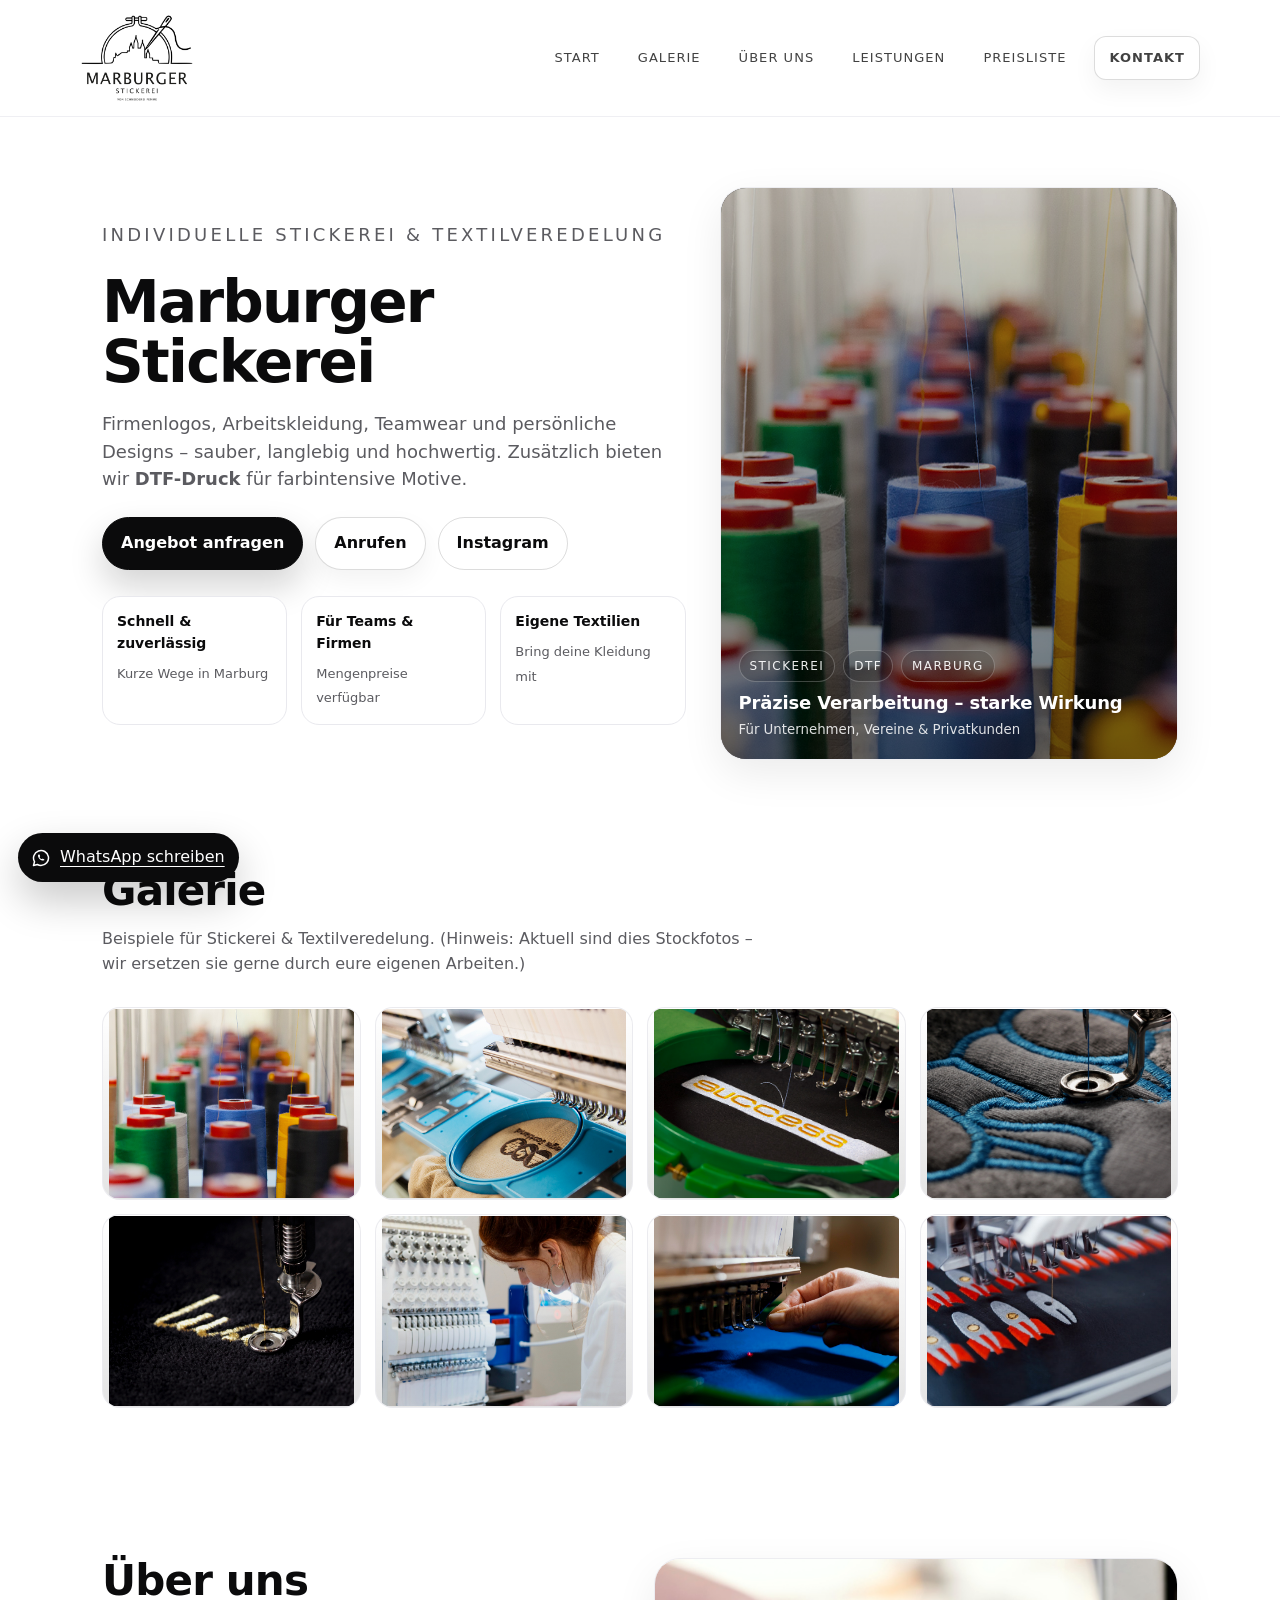
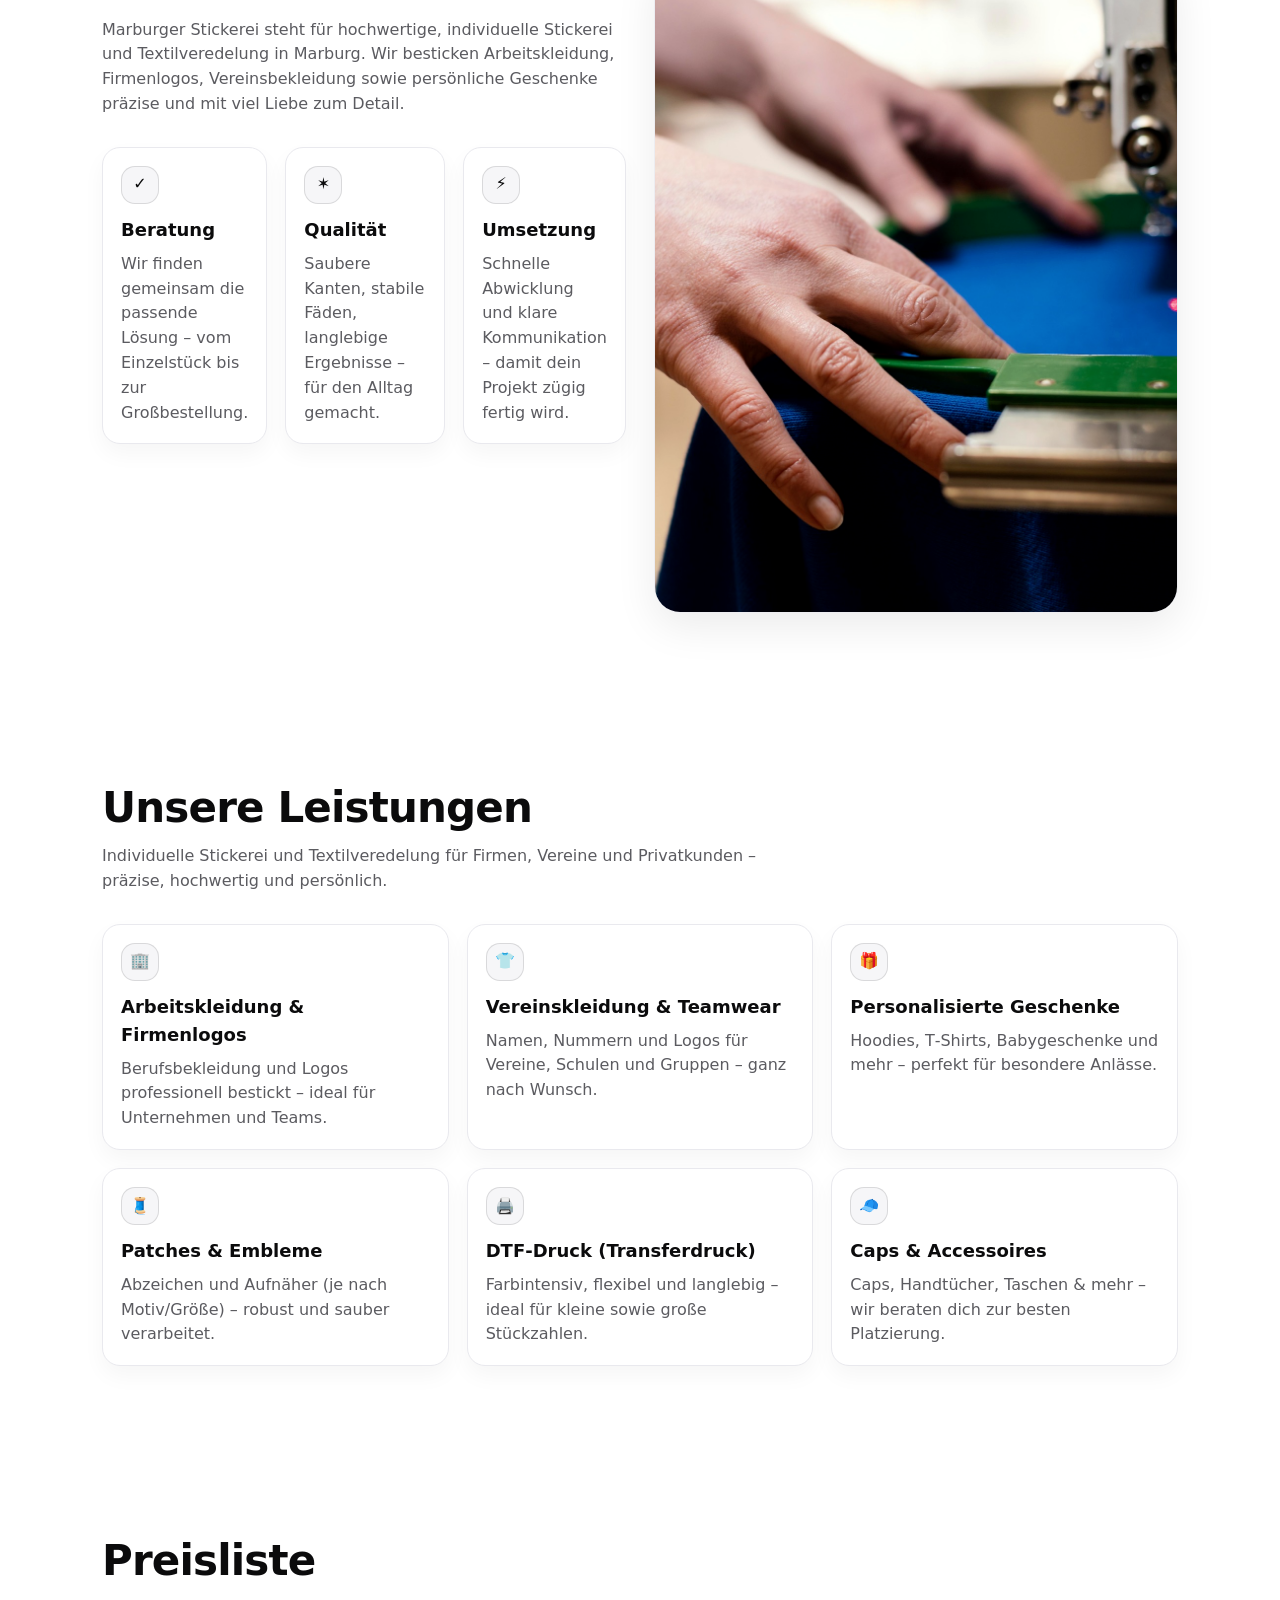
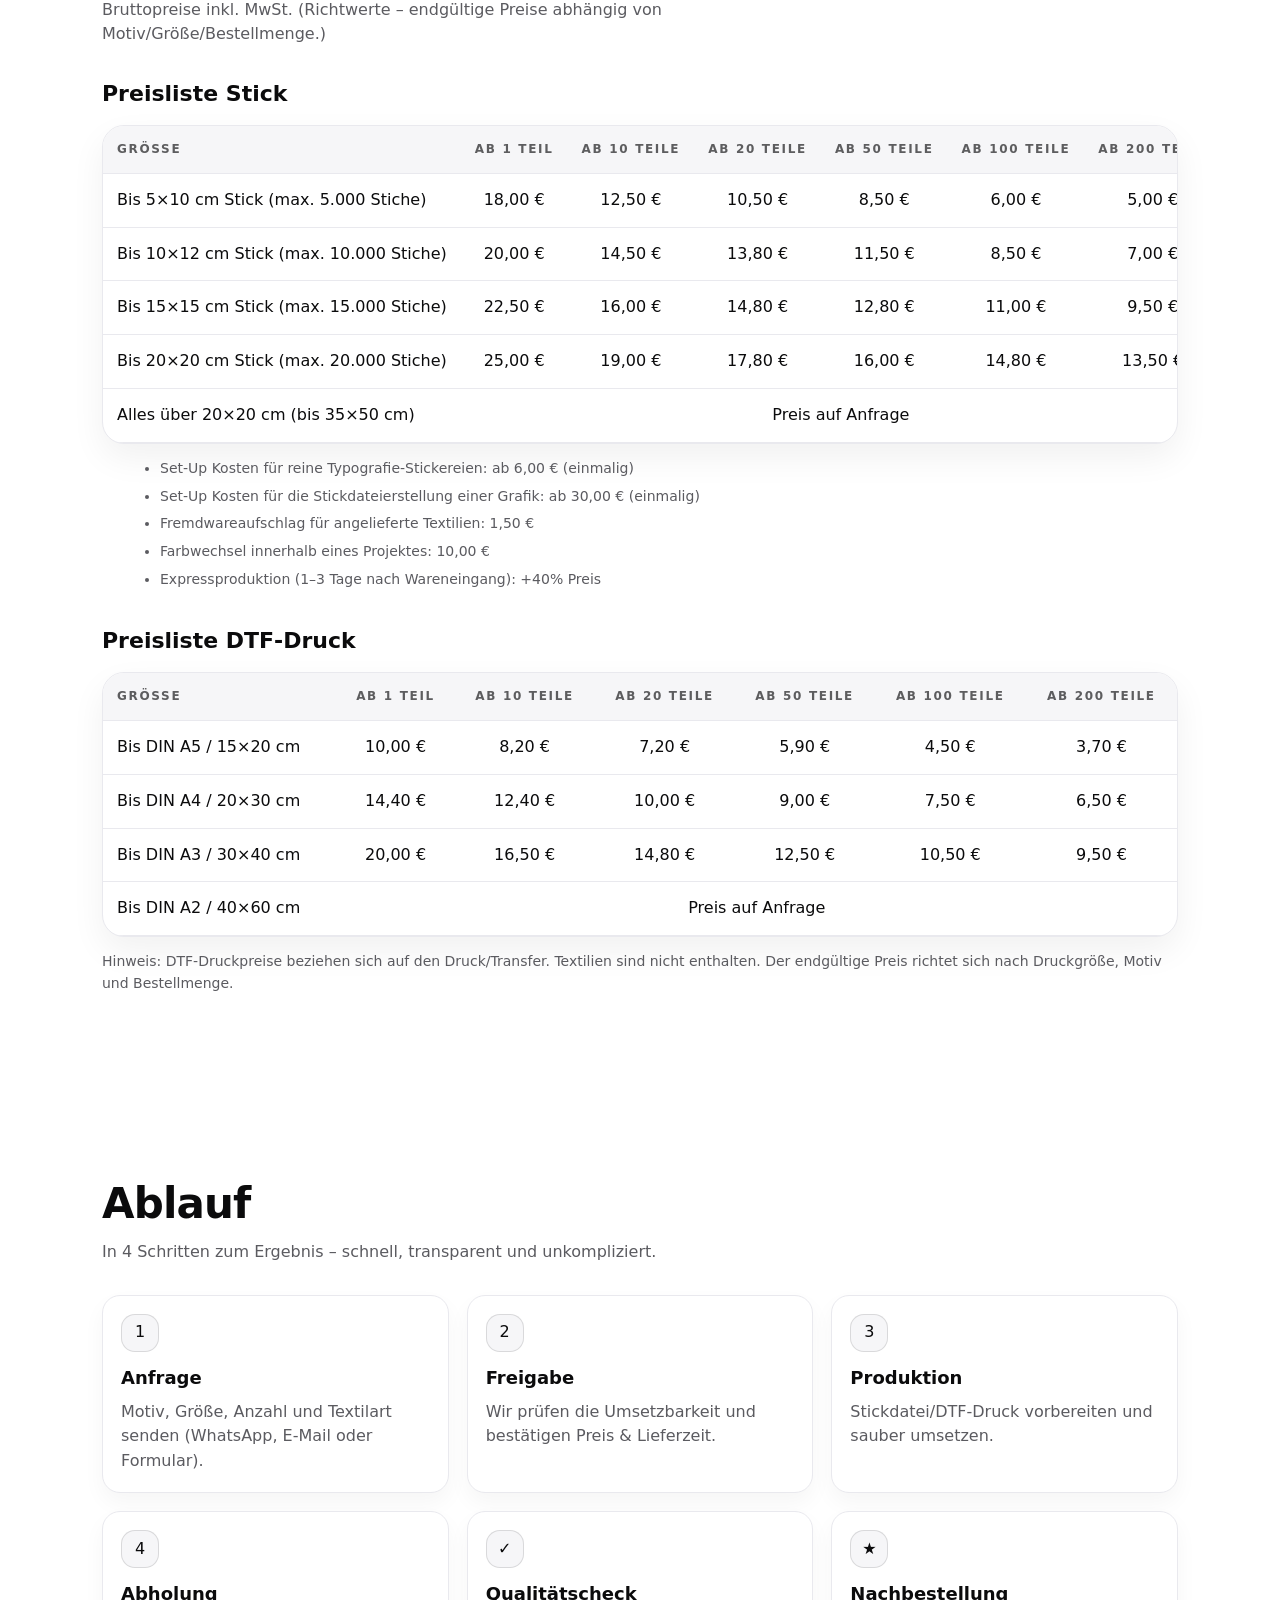
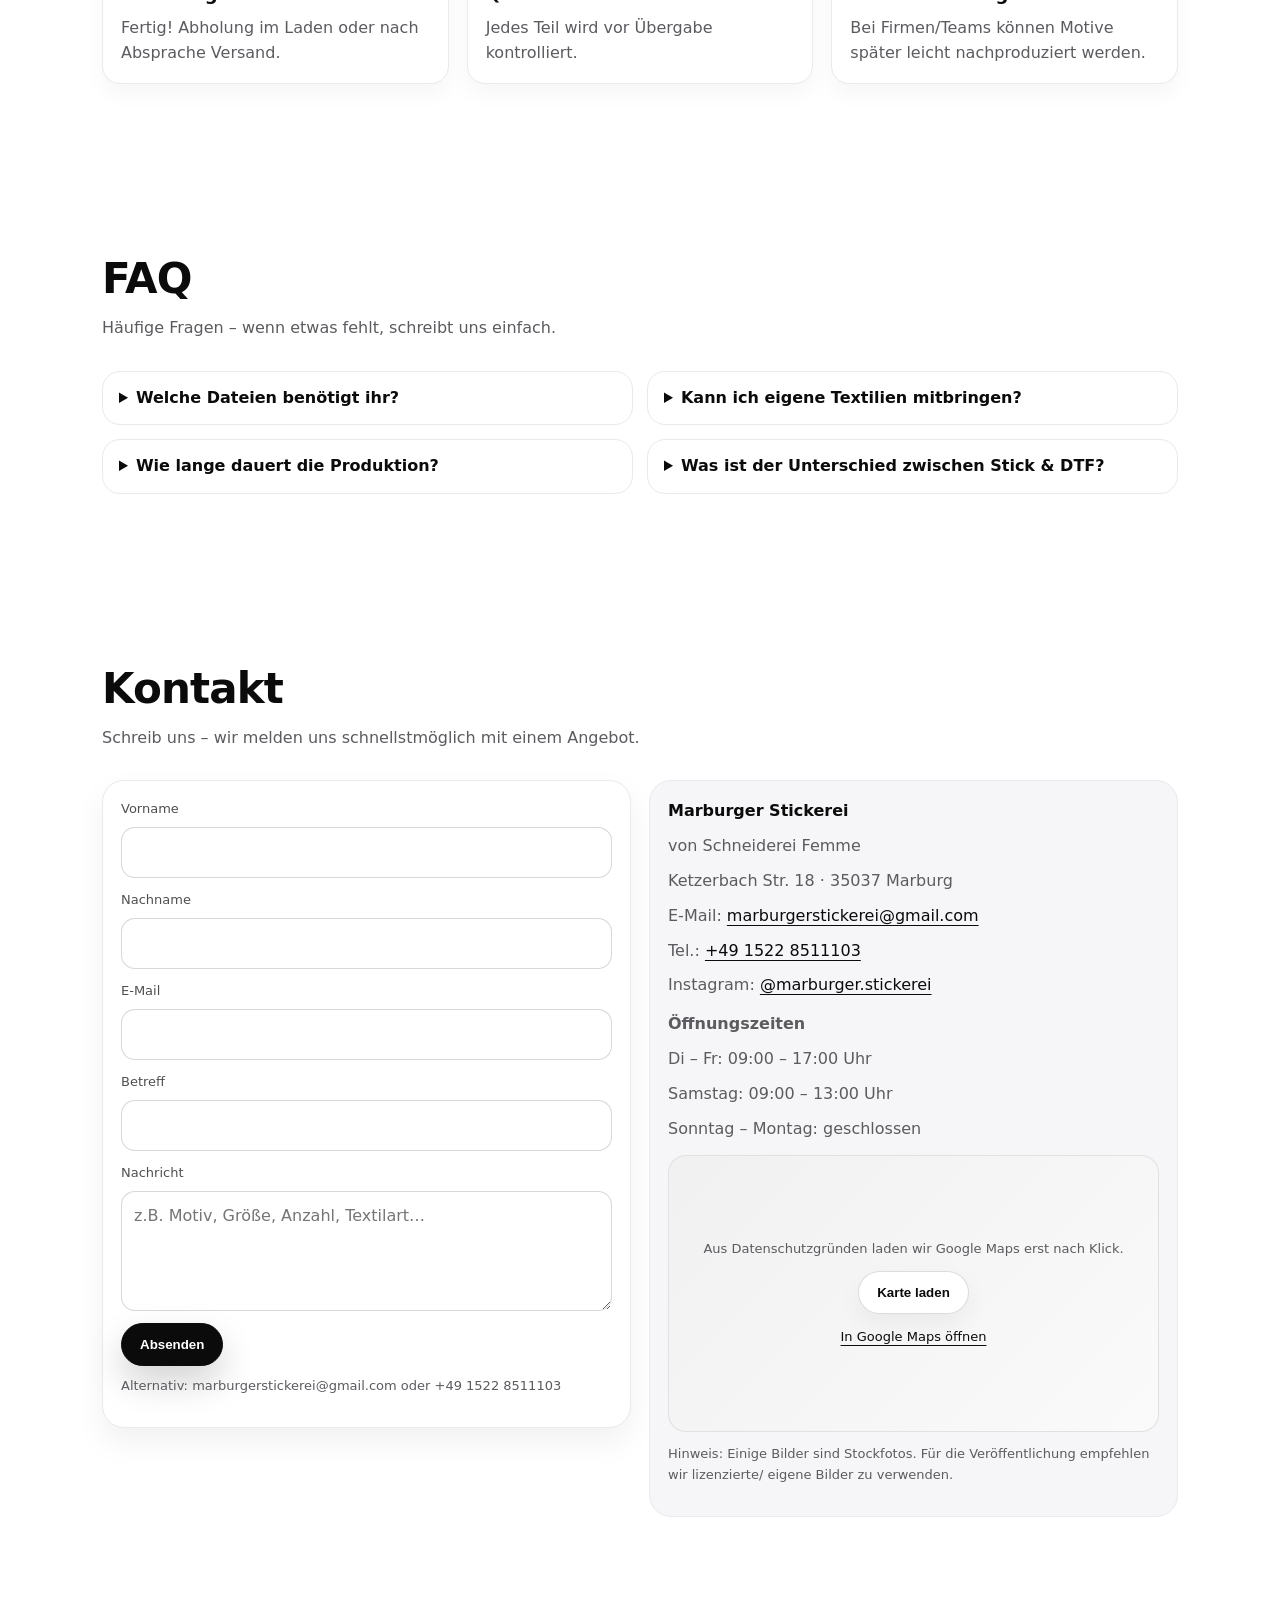
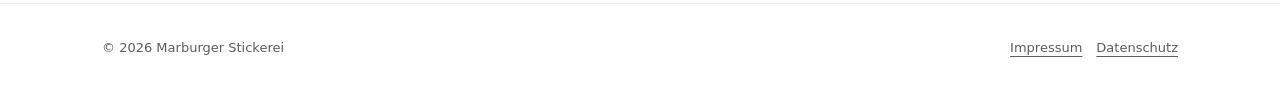
==== index.html @ 4dfe9d03 "Add files via upload" ====
<!doctype html>
<html lang="de">
<head>
  <meta charset="utf-8" />
  <meta name="viewport" content="width=device-width, initial-scale=1" />
  <title>Marburger Stickerei – Individuelle Stickerei & Textilveredelung in Marburg</title>
  <meta name="description" content="Individuelle Stickerei, Firmenlogos, Arbeitskleidung und DTF-Druck in Marburg. Hochwertig, langlebig und persönlich – Marburger Stickerei." />
  <meta property="og:title" content="Marburger Stickerei" />
  <meta property="og:description" content="Individuelle Stickerei & Textilveredelung in Marburg – Firmenlogos, Arbeitskleidung, DTF-Druck." />
  <meta property="og:image" content="assets/images/og.jpg" />
  <meta property="og:type" content="website" />
  <link rel="icon" href="assets/images/logo.png" />
  <link rel="stylesheet" href="assets/css/styles.css" />
</head>
<body>

<header class="header">
  <div class="container header__inner">
    <a class="brand" href="#start" aria-label="Marburger Stickerei Start">
      <img src="assets/images/logo.png" alt="Marburger Stickerei Logo" />
    </a>

    <nav class="nav" aria-label="Navigation">
      <a href="#start">Start</a>
      <a href="#galerie">Galerie</a>
      <a href="#ueberuns">Über uns</a>
      <a href="#leistungen">Leistungen</a>
      <a href="#preise">Preisliste</a>
      <a class="btn btn--small" href="#kontakt">Kontakt</a>
    </nav>

    <button class="burger" type="button" aria-label="Menü öffnen" data-burger>
      <svg viewBox="0 0 24 24" fill="none" aria-hidden="true">
        <path d="M4 7h16M4 12h16M4 17h16" stroke="currentColor" stroke-width="2" stroke-linecap="round"/>
      </svg>
    </button>
  </div>

  <div class="container mobile" data-mobile>
    <a href="#start">Start</a>
    <a href="#galerie">Galerie</a>
    <a href="#ueberuns">Über uns</a>
    <a href="#leistungen">Leistungen</a>
    <a href="#preise">Preisliste</a>
    <a class="btn btn--primary" href="#kontakt">Kontakt</a>
  </div>
</header>

<main id="start">
  <section class="hero">
    <div class="container hero__grid">
      <div>
        <p class="kicker">Individuelle Stickerei & Textilveredelung</p>
        <h1>Marburger Stickerei</h1>
        <p>
          Firmenlogos, Arbeitskleidung, Teamwear und persönliche Designs – sauber, langlebig und hochwertig.
          Zusätzlich bieten wir <strong>DTF-Druck</strong> für farbintensive Motive.
        </p>

        <div class="hero__actions">
          <a class="btn btn--primary" href="#kontakt">Angebot anfragen</a>
          <a class="btn" href="tel:+4915228511103">Anrufen</a>
          <a class="btn btn--ghost" href="https://www.instagram.com/marburger.stickerei?igsh=cHduOTRpb2UxbTB1" target="_blank" rel="noopener">Instagram</a>
        </div>

        <div class="badges" aria-label="Vorteile">
          <div class="badge">
            <strong>Schnell & zuverlässig</strong>
            <span>Kurze Wege in Marburg</span>
          </div>
          <div class="badge">
            <strong>Für Teams & Firmen</strong>
            <span>Mengenpreise verfügbar</span>
          </div>
          <div class="badge">
            <strong>Eigene Textilien</strong>
            <span>Bring deine Kleidung mit</span>
          </div>
        </div>
      </div>

      <div class="hero__card" aria-label="Beispielbild">
        <div class="hero__media">
          <img src="assets/images/hero.jpg" alt="Stickerei Nahaufnahme" />
          <div class="hero__stamp">
            <div class="tag">
              <span>Stickerei</span>
              <span>DTF</span>
              <span>Marburg</span>
            </div>
            <strong>Präzise Verarbeitung – starke Wirkung</strong>
            <small>Für Unternehmen, Vereine & Privatkunden</small>
          </div>
        </div>
      </div>
    </div>
  </section>

  <section class="section section--tight" id="galerie">
    <div class="container">
      <h2 class="section-title">Galerie</h2>
      <p class="section-lead">Beispiele für Stickerei & Textilveredelung. (Hinweis: Aktuell sind dies Stockfotos – wir ersetzen sie gerne durch eure eigenen Arbeiten.)</p>

      <div class="gallery" role="list">
        <button class="gitem" type="button" data-gallery-item data-src="assets/images/hero.jpg" data-alt="Stickerei Nahaufnahme" aria-label="Bild öffnen">
          <img src="assets/images/hero.jpg" alt="Stickerei Nahaufnahme" loading="lazy" />
        </button>
        <button class="gitem" type="button" data-gallery-item data-src="assets/images/hero2.jpg" data-alt="Stickerei Schriftzug" aria-label="Bild öffnen">
          <img src="assets/images/hero2.jpg" alt="Stickerei Schriftzug" loading="lazy" />
        </button>
        <button class="gitem" type="button" data-gallery-item data-src="assets/images/machine.jpg" data-alt="Stickmaschine im Einsatz" aria-label="Bild öffnen">
          <img src="assets/images/machine.jpg" alt="Stickmaschine im Einsatz" loading="lazy" />
        </button>
        <button class="gitem" type="button" data-gallery-item data-src="assets/images/threads.jpg" data-alt="Garnrollen" aria-label="Bild öffnen">
          <img src="assets/images/threads.jpg" alt="Garnrollen" loading="lazy" />
        </button>

        <button class="gitem" type="button" data-gallery-item data-src="assets/images/needle.jpg" data-alt="Nadel & Garn" aria-label="Bild öffnen">
          <img src="assets/images/needle.jpg" alt="Nadel & Garn" loading="lazy" />
        </button>
        <button class="gitem" type="button" data-gallery-item data-src="assets/images/work.jpg" data-alt="Arbeit an der Maschine" aria-label="Bild öffnen">
          <img src="assets/images/work.jpg" alt="Arbeit an der Maschine" loading="lazy" />
        </button>
        <button class="gitem" type="button" data-gallery-item data-src="assets/images/hands.jpg" data-alt="Detailarbeit" aria-label="Bild öffnen">
          <img src="assets/images/hands.jpg" alt="Detailarbeit" loading="lazy" />
        </button>
        <button class="gitem" type="button" data-gallery-item data-src="assets/images/extra.jpg" data-alt="Stickerei Detail" aria-label="Bild öffnen">
          <img src="assets/images/extra.jpg" alt="Stickerei Detail" loading="lazy" />
        </button>
      </div>
    </div>
  </section>

  <section class="section" id="ueberuns">
    <div class="container split">
      <div>
        <h2 class="section-title">Über uns</h2>
        <p class="section-lead">
          Marburger Stickerei steht für hochwertige, individuelle Stickerei und Textilveredelung in Marburg.
          Wir besticken Arbeitskleidung, Firmenlogos, Vereinsbekleidung sowie persönliche Geschenke präzise und mit viel Liebe zum Detail.
        </p>
        <div class="grid-3">
          <div class="card">
            <div class="icon" aria-hidden="true">✓</div>
            <h3>Beratung</h3>
            <p>Wir finden gemeinsam die passende Lösung – vom Einzelstück bis zur Großbestellung.</p>
          </div>
          <div class="card">
            <div class="icon" aria-hidden="true">✶</div>
            <h3>Qualität</h3>
            <p>Saubere Kanten, stabile Fäden, langlebige Ergebnisse – für den Alltag gemacht.</p>
          </div>
          <div class="card">
            <div class="icon" aria-hidden="true">⚡</div>
            <h3>Umsetzung</h3>
            <p>Schnelle Abwicklung und klare Kommunikation – damit dein Projekt zügig fertig wird.</p>
          </div>
        </div>
      </div>
      <div class="figure figure--tall">
        <img src="assets/images/portrait.jpg" alt="Arbeit an der Stickmaschine" loading="lazy" />
      </div>
    </div>
  </section>

  <section class="section" id="leistungen">
    <div class="container">
      <h2 class="section-title">Unsere Leistungen</h2>
      <p class="section-lead">Individuelle Stickerei und Textilveredelung für Firmen, Vereine und Privatkunden – präzise, hochwertig und persönlich.</p>

      <div class="grid-3">
        <div class="card">
          <div class="icon" aria-hidden="true">🏢</div>
          <h3>Arbeitskleidung & Firmenlogos</h3>
          <p>Berufsbekleidung und Logos professionell bestickt – ideal für Unternehmen und Teams.</p>
        </div>
        <div class="card">
          <div class="icon" aria-hidden="true">👕</div>
          <h3>Vereinskleidung & Teamwear</h3>
          <p>Namen, Nummern und Logos für Vereine, Schulen und Gruppen – ganz nach Wunsch.</p>
        </div>
        <div class="card">
          <div class="icon" aria-hidden="true">🎁</div>
          <h3>Personalisierte Geschenke</h3>
          <p>Hoodies, T‑Shirts, Babygeschenke und mehr – perfekt für besondere Anlässe.</p>
        </div>
        <div class="card">
          <div class="icon" aria-hidden="true">🧵</div>
          <h3>Patches & Embleme</h3>
          <p>Abzeichen und Aufnäher (je nach Motiv/Größe) – robust und sauber verarbeitet.</p>
        </div>
        <div class="card">
          <div class="icon" aria-hidden="true">🖨️</div>
          <h3>DTF‑Druck (Transferdruck)</h3>
          <p>Farbintensiv, flexibel und langlebig – ideal für kleine sowie große Stückzahlen.</p>
        </div>
        <div class="card">
          <div class="icon" aria-hidden="true">🧢</div>
          <h3>Caps & Accessoires</h3>
          <p>Caps, Handtücher, Taschen & mehr – wir beraten dich zur besten Platzierung.</p>
        </div>
      </div>
    </div>
  </section>

  <section class="section" id="preise">
    <div class="container">
      <h2 class="section-title">Preisliste</h2>
      <p class="section-lead">Bruttopreise inkl. MwSt. (Richtwerte – endgültige Preise abhängig von Motiv/Größe/Bestellmenge.)</p>

      <h3 style="margin:0 0 14px; font-size:22px;">Preisliste Stick</h3>
      <div class="prices">
        <div class="table-wrap">
          <table aria-label="Preisliste Stick">
            <thead>
              <tr>
                <th>Größe</th>
                <th>ab 1 Teil</th>
                <th>ab 10 Teile</th>
                <th>ab 20 Teile</th>
                <th>ab 50 Teile</th>
                <th>ab 100 Teile</th>
                <th>ab 200 Teile</th>
              </tr>
            </thead>
            <tbody>
              <tr>
                <td>Bis 5×10 cm Stick (max. 5.000 Stiche)</td>
                <td>18,00 €</td><td>12,50 €</td><td>10,50 €</td><td>8,50 €</td><td>6,00 €</td><td>5,00 €</td>
              </tr>
              <tr>
                <td>Bis 10×12 cm Stick (max. 10.000 Stiche)</td>
                <td>20,00 €</td><td>14,50 €</td><td>13,80 €</td><td>11,50 €</td><td>8,50 €</td><td>7,00 €</td>
              </tr>
              <tr>
                <td>Bis 15×15 cm Stick (max. 15.000 Stiche)</td>
                <td>22,50 €</td><td>16,00 €</td><td>14,80 €</td><td>12,80 €</td><td>11,00 €</td><td>9,50 €</td>
              </tr>
              <tr>
                <td>Bis 20×20 cm Stick (max. 20.000 Stiche)</td>
                <td>25,00 €</td><td>19,00 €</td><td>17,80 €</td><td>16,00 €</td><td>14,80 €</td><td>13,50 €</td>
              </tr>
              <tr>
                <td>Alles über 20×20 cm (bis 35×50 cm)</td>
                <td colspan="6">Preis auf Anfrage</td>
              </tr>
            </tbody>
          </table>
        </div>
      </div>

      <div class="note">
        <ul>
          <li>Set‑Up Kosten für reine Typografie‑Stickereien: ab 6,00 € (einmalig)</li>
          <li>Set‑Up Kosten für die Stickdateierstellung einer Grafik: ab 30,00 € (einmalig)</li>
          <li>Fremdwareaufschlag für angelieferte Textilien: 1,50 €</li>
          <li>Farbwechsel innerhalb eines Projektes: 10,00 €</li>
          <li>Expressproduktion (1–3 Tage nach Wareneingang): +40% Preis</li>
        </ul>
      </div>

      <div style="height:28px;"></div>

      <h3 style="margin:0 0 14px; font-size:22px;">Preisliste DTF‑Druck</h3>
      <div class="prices">
        <div class="table-wrap">
          <table aria-label="Preisliste DTF Druck">
            <thead>
              <tr>
                <th>Größe</th>
                <th>ab 1 Teil</th>
                <th>ab 10 Teile</th>
                <th>ab 20 Teile</th>
                <th>ab 50 Teile</th>
                <th>ab 100 Teile</th>
                <th>ab 200 Teile</th>
              </tr>
            </thead>
            <tbody>
              <tr>
                <td>Bis DIN A5 / 15×20 cm</td>
                <td>10,00 €</td><td>8,20 €</td><td>7,20 €</td><td>5,90 €</td><td>4,50 €</td><td>3,70 €</td>
              </tr>
              <tr>
                <td>Bis DIN A4 / 20×30 cm</td>
                <td>14,40 €</td><td>12,40 €</td><td>10,00 €</td><td>9,00 €</td><td>7,50 €</td><td>6,50 €</td>
              </tr>
              <tr>
                <td>Bis DIN A3 / 30×40 cm</td>
                <td>20,00 €</td><td>16,50 €</td><td>14,80 €</td><td>12,50 €</td><td>10,50 €</td><td>9,50 €</td>
              </tr>
              <tr>
                <td>Bis DIN A2 / 40×60 cm</td>
                <td colspan="6">Preis auf Anfrage</td>
              </tr>
            </tbody>
          </table>
        </div>
      </div>

      <p class="note">Hinweis: DTF‑Druckpreise beziehen sich auf den Druck/Transfer. Textilien sind nicht enthalten. Der endgültige Preis richtet sich nach Druckgröße, Motiv und Bestellmenge.</p>
    </div>
  </section>

  <section class="section" id="ablauf">
    <div class="container">
      <h2 class="section-title">Ablauf</h2>
      <p class="section-lead">In 4 Schritten zum Ergebnis – schnell, transparent und unkompliziert.</p>

      <div class="grid-3">
        <div class="card">
          <div class="icon" aria-hidden="true">1</div>
          <h3>Anfrage</h3>
          <p>Motiv, Größe, Anzahl und Textilart senden (WhatsApp, E‑Mail oder Formular).</p>
        </div>
        <div class="card">
          <div class="icon" aria-hidden="true">2</div>
          <h3>Freigabe</h3>
          <p>Wir prüfen die Umsetzbarkeit und bestätigen Preis & Lieferzeit.</p>
        </div>
        <div class="card">
          <div class="icon" aria-hidden="true">3</div>
          <h3>Produktion</h3>
          <p>Stickdatei/DTF‑Druck vorbereiten und sauber umsetzen.</p>
        </div>
        <div class="card">
          <div class="icon" aria-hidden="true">4</div>
          <h3>Abholung</h3>
          <p>Fertig! Abholung im Laden oder nach Absprache Versand.</p>
        </div>
        <div class="card">
          <div class="icon" aria-hidden="true">✓</div>
          <h3>Qualitätscheck</h3>
          <p>Jedes Teil wird vor Übergabe kontrolliert.</p>
        </div>
        <div class="card">
          <div class="icon" aria-hidden="true">★</div>
          <h3>Nachbestellung</h3>
          <p>Bei Firmen/Teams können Motive später leicht nachproduziert werden.</p>
        </div>
      </div>
    </div>
  </section>

  <section class="section" id="faq">
    <div class="container">
      <h2 class="section-title">FAQ</h2>
      <p class="section-lead">Häufige Fragen – wenn etwas fehlt, schreibt uns einfach.</p>

      <div class="faq">
        <details>
          <summary>Welche Dateien benötigt ihr?</summary>
          <p>Am besten eine Vektordatei (SVG, PDF, AI) oder eine hochauflösende PNG/JPG. Wir prüfen alles und beraten dich.</p>
        </details>
        <details>
          <summary>Kann ich eigene Textilien mitbringen?</summary>
          <p>Ja. Bitte beachte, dass bei angelieferten Textilien ein kleiner Aufschlag anfallen kann (siehe Preisliste).</p>
        </details>
        <details>
          <summary>Wie lange dauert die Produktion?</summary>
          <p>Je nach Menge und Motiv. Express ist möglich (siehe Preisliste). Wir geben dir vorab eine klare Lieferzeit.</p>
        </details>
        <details>
          <summary>Was ist der Unterschied zwischen Stick & DTF?</summary>
          <p>Stick ist besonders edel und robust. DTF ist ideal für sehr farbige Motive oder feine Details – ebenfalls langlebig.</p>
        </details>
      </div>
    </div>
  </section>

  <section class="section" id="kontakt">
    <div class="container">
      <h2 class="section-title">Kontakt</h2>
      <p class="section-lead">Schreib uns – wir melden uns schnellstmöglich mit einem Angebot.</p>

      <div class="contact">
        <div class="form">
          <!-- Netlify Forms: submissions appear in Netlify dashboard -->
          <form name="kontakt" method="POST" data-netlify="true">
            <input type="hidden" name="form-name" value="kontakt" />
            <div class="field">
              <label for="vorname">Vorname</label>
              <input id="vorname" name="Vorname" autocomplete="given-name" required />
            </div>
            <div class="field">
              <label for="nachname">Nachname</label>
              <input id="nachname" name="Nachname" autocomplete="family-name" required />
            </div>
            <div class="field">
              <label for="email">E‑Mail</label>
              <input id="email" name="Email" type="email" autocomplete="email" required />
            </div>
            <div class="field">
              <label for="betreff">Betreff</label>
              <input id="betreff" name="Betreff" />
            </div>
            <div class="field">
              <label for="nachricht">Nachricht</label>
              <textarea id="nachricht" name="Nachricht" placeholder="z.B. Motiv, Größe, Anzahl, Textilart…"></textarea>
            </div>

            <button class="btn btn--primary" type="submit">Absenden</button>
            <p class="small" style="margin-top:10px;">Alternativ: <a href="mailto:marburgerstickerei@gmail.com">marburgerstickerei@gmail.com</a> oder <a href="tel:+4915228511103">+49 1522 8511103</a></p>
          </form>
        </div>

        <div class="kontaktbox">
          <strong>Marburger Stickerei</strong>
          <div class="row">von Schneiderei Femme</div>
          <div class="row">Ketzerbach Str. 18 · 35037 Marburg</div>
          <div class="row">E‑Mail: <a href="mailto:marburgerstickerei@gmail.com">marburgerstickerei@gmail.com</a></div>
          <div class="row">Tel.: <a href="tel:+4915228511103">+49 1522 8511103</a></div>
          <div class="row">Instagram: <a href="https://www.instagram.com/marburger.stickerei?igsh=cHduOTRpb2UxbTB1" target="_blank" rel="noopener">@marburger.stickerei</a></div>

          <div class="row" style="margin-top:14px;">
            <strong>Öffnungszeiten</strong>
            <div class="row">Di – Fr: 09:00 – 17:00 Uhr</div>
            <div class="row">Samstag: 09:00 – 13:00 Uhr</div>
            <div class="row">Sonntag – Montag: geschlossen</div>
          </div>

          <div class="mapbox" data-map>
            <div class="mapplaceholder">
              <div>
                <p class="small" style="margin:0 0 12px;">
                  Aus Datenschutzgründen laden wir Google Maps erst nach Klick.
                </p>
                <button class="btn" type="button"
                  data-load-map
                  data-src="https://www.google.com/maps?q=Ketzerbach%20Str.%2018%2C%2035037%20Marburg&output=embed">
                  Karte laden
                </button>
                <div style="height:10px;"></div>
                <a class="small" href="https://www.google.com/maps?q=Ketzerbach%20Str.%2018%2C%2035037%20Marburg" target="_blank" rel="noopener">
                  In Google Maps öffnen
                </a>
              </div>
            </div>
          </div>

          <p class="small" style="margin-top:12px;">
            Hinweis: Einige Bilder sind Stockfotos. Für die Veröffentlichung empfehlen wir lizenzierte/ eigene Bilder zu verwenden.
          </p>
        </div>
      </div>
    </div>
  </section>
</main>

<footer class="footer">
  <div class="container footer__grid">
    <div>© <span id="year"></span> Marburger Stickerei</div>
    <div style="display:flex; gap:14px; flex-wrap:wrap;">
      <a href="impressum.html">Impressum</a>
      <a href="datenschutz.html">Datenschutz</a>
    </div>
  </div>
</footer>


<div class="toast" aria-label="WhatsApp Kontakt">
  <svg viewBox="0 0 24 24" fill="none" aria-hidden="true">
    <path d="M12 22a10 10 0 1 0-8.66-5.02L2 22l5.18-1.34A9.96 9.96 0 0 0 12 22Z" stroke="currentColor" stroke-width="2" stroke-linejoin="round"/>
    <path d="M8.6 7.8c.2-.5.4-.5.6-.5h.5c.2 0 .4.1.5.4l.6 1.5c.1.3.1.5-.1.8l-.4.6c-.1.2-.1.4 0 .6.4.8 1.4 1.8 2.2 2.2.2.1.4.1.6 0l.6-.4c.3-.2.5-.2.8-.1l1.5.6c.3.1.4.3.4.5v.5c0 .2 0 .4-.5.6-.5.2-1.5.5-3.3-.1-1.8-.6-3.6-2.4-4.2-4.2-.6-1.8-.3-2.8-.1-3.3Z" fill="currentColor"/>
  </svg>
  <a href="https://wa.me/4915228511103" target="_blank" rel="noopener">WhatsApp schreiben</a>
</div>

<div class="lightbox" data-lightbox aria-label="Bildvorschau">
  <div class="lightbox__inner">
    <button class="lightbox__close" type="button" data-lightbox-close aria-label="Schließen">✕</button>
    <img data-lightbox-img src="" alt="" />
  </div>
</div>

<script src="assets/js/main.js"></script>
<script>
  document.getElementById('year').textContent = new Date().getFullYear();
</script>
</body>
</html>
---- assets/css/styles.css ----
:root{
  --bg:#ffffff;
  --text:#0b0b0c;
  --muted:#5b5b60;
  --line:#e9e9ee;
  --soft:#f6f6f8;
  --accent:#0b0b0c;
  --radius:18px;
  --shadow: 0 14px 40px rgba(11,11,12,.08);
  --shadow-soft: 0 10px 28px rgba(11,11,12,.06);
  --max: 1120px;
}

*{box-sizing:border-box}
html{scroll-behavior:smooth}
body{
  margin:0;
  font-family: ui-sans-serif, system-ui, -apple-system, Segoe UI, Roboto, Helvetica, Arial, "Apple Color Emoji","Segoe UI Emoji";
  color:var(--text);
  background:var(--bg);
  line-height:1.55;
}
a{color:inherit; text-decoration:none}
img{max-width:100%; display:block}

.container{max-width:var(--max); margin:0 auto; padding:0 22px}
.section{padding:86px 0}
.section--tight{padding:64px 0}
.section-title{
  font-size:42px;
  letter-spacing:-.02em;
  line-height:1.08;
  margin:0 0 14px;
}
.section-lead{color:var(--muted); margin:0 0 30px; max-width:66ch}

.header{
  position:sticky; top:0; z-index:50;
  background:rgba(255,255,255,.82);
  backdrop-filter: blur(10px);
  border-bottom:1px solid rgba(233,233,238,.7);
}
.header__inner{display:flex; align-items:center; justify-content:space-between; gap:18px; padding:14px 0}
.brand{display:flex; align-items:center; gap:12px}
.brand img{height:88px; width:auto}
.brand span{font-weight:650; letter-spacing:.03em; font-size:14px}
.nav{display:flex; align-items:center; gap:18px}
.nav a{
  font-size:13px;
  letter-spacing:.08em;
  text-transform:uppercase;
  color:rgba(11,11,12,.78);
  padding:10px 10px;
  border-radius:12px;
}
.nav a:hover{background:var(--soft); color:var(--text)}
.nav .btn{padding:11px 14px}
.btn{
  display:inline-flex; align-items:center; justify-content:center; gap:10px;
  padding:13px 18px;
  border-radius:999px;
  border:1px solid rgba(11,11,12,.14);
  background:#fff;
  color:var(--text);
  font-weight:650;
  box-shadow: 0 10px 24px rgba(11,11,12,.05);
}
.btn:hover{transform: translateY(-1px); box-shadow: var(--shadow-soft)}
.btn--primary{
  background:var(--accent);
  color:#fff;
  border-color:var(--accent);
  box-shadow: 0 16px 34px rgba(11,11,12,.18);
}
.btn--primary:hover{box-shadow: 0 18px 40px rgba(11,11,12,.22)}
.btn--ghost{background:transparent; box-shadow:none}
.btn--ghost:hover{background:var(--soft)}
.btn--small{padding:10px 14px; font-size:14px}

.burger{display:none; border:1px solid rgba(11,11,12,.14); background:#fff; border-radius:12px; padding:10px 12px}
.burger svg{width:20px; height:20px}
.mobile{
  display:none;
  border-top:1px solid var(--line);
  padding:10px 0 18px;
}
.mobile a{display:block; padding:12px 10px; border-radius:12px; font-size:14px}
.mobile a:hover{background:var(--soft)}
.mobile .btn{margin-top:8px; width:100%}

.hero{
  padding:70px 0 44px;
}
.hero__grid{
  display:grid;
  grid-template-columns: 1.12fr .88fr;
  gap:34px;
  align-items:center;
}
.kicker{
  font-size:13px;
  letter-spacing:.18em;
  text-transform:uppercase;
  color:rgba(11,11,12,.58);
  margin:0 0 12px;
}
.hero h1{
  font-size:58px;
  line-height:1.02;
  letter-spacing:-.03em;
  margin:0 0 18px;
}
.hero p{
  margin:0 0 24px;
  color:var(--muted);
  max-width:60ch;
  font-size:18px;
}
.hero__actions{display:flex; gap:12px; flex-wrap:wrap; margin-bottom:26px}
.badges{display:grid; grid-template-columns: repeat(3, 1fr); gap:14px}
.badge{
  border:1px solid var(--line);
  border-radius:var(--radius);
  padding:14px 14px;
  background:#fff;
}
.badge strong{display:block; font-size:14px; margin-bottom:6px}
.badge span{color:var(--muted); font-size:13px}

.hero__card{
  border-radius:26px;
  overflow:hidden;
  border:1px solid rgba(233,233,238,.8);
  box-shadow: var(--shadow);
  background:#fff;
}
.hero__media{
  position:relative;
  aspect-ratio: 4 / 5;
  background: #111;
}
.hero__media img{width:100%; height:100%; object-fit:cover; filter: grayscale(.15) contrast(1.06)}
.hero__media::after{
  content:"";
  position:absolute; inset:0;
  background: linear-gradient(180deg, rgba(0,0,0,.16), rgba(0,0,0,.55));
}
.hero__stamp{
  position:absolute; left:18px; bottom:18px; right:18px;
  color:#fff;
  z-index:2;
}
.hero__stamp .tag{
  display:inline-flex; gap:8px; align-items:center;
  font-size:12px;
  letter-spacing:.12em;
  text-transform:uppercase;
  opacity:.92;
  margin-bottom:10px;
}
.hero__stamp .tag span{padding:6px 10px; border:1px solid rgba(255,255,255,.26); border-radius:999px; backdrop-filter: blur(6px); background:rgba(0,0,0,.18)}
.hero__stamp strong{display:block; font-size:18px; letter-spacing:-.01em; line-height:1.2}
.hero__stamp small{display:block; opacity:.86; margin-top:6px}

.grid-3{display:grid; grid-template-columns: repeat(3, 1fr); gap:18px}
.card{
  border:1px solid var(--line);
  border-radius: var(--radius);
  padding:18px;
  background:#fff;
  box-shadow: 0 10px 22px rgba(11,11,12,.04);
}
.card h3{margin:0 0 8px; font-size:18px}
.card p{margin:0; color:var(--muted)}
.icon{
  width:38px; height:38px; border-radius:14px;
  display:grid; place-items:center;
  border:1px solid rgba(11,11,12,.12);
  background: var(--soft);
  margin-bottom:12px;
}

.split{
  display:grid;
  grid-template-columns: 1fr 1fr;
  gap:28px;
  align-items:start;
}
.figure{
  border-radius:26px;
  overflow:hidden;
  border:1px solid rgba(233,233,238,.8);
  box-shadow: var(--shadow);
}
.figure img{width:100%; height:100%; object-fit:cover; aspect-ratio: 16/10; filter: grayscale(.08) contrast(1.04)}
.figure--tall img{aspect-ratio: 4/5}

.gallery{
  display:grid;
  grid-template-columns: repeat(4, 1fr);
  gap:14px;
}
.gitem{
  position:relative;
  border-radius: 18px;
  overflow:hidden;
  border:1px solid rgba(233,233,238,.9);
  background:#fff;
  aspect-ratio: 4 / 3;
  cursor: zoom-in;
}
.gitem img{width:100%; height:100%; object-fit:cover; transition: transform .35s ease; filter: contrast(1.03)}
.gitem:hover img{transform: scale(1.05)}
.gitem::after{
  content:"";
  position:absolute; inset:0;
  background: linear-gradient(180deg, rgba(0,0,0,0), rgba(0,0,0,.14));
  opacity:.75;
}

.prices{
  overflow:hidden;
  border-radius: 22px;
  border:1px solid var(--line);
  background:#fff;
  box-shadow: 0 14px 34px rgba(11,11,12,.06);
}
.table-wrap{overflow:auto}
table{border-collapse:collapse; width:100%; min-width:820px}
th, td{padding:14px 14px; border-bottom:1px solid var(--line); text-align:center; white-space:nowrap}
th:first-child, td:first-child{text-align:left}
thead th{
  background: var(--soft);
  font-size:12px;
  letter-spacing:.14em;
  text-transform:uppercase;
  color:rgba(11,11,12,.65);
}
tbody tr:hover td{background: rgba(246,246,248,.55)}
.note{color:var(--muted); font-size:14px; margin-top:14px}
.note ul{margin:10px 0 0 18px}
.note li{margin:6px 0}

.faq{display:grid; grid-template-columns: 1fr 1fr; gap:14px}
details{
  border:1px solid var(--line);
  border-radius: 18px;
  padding:14px 16px;
  background:#fff;
}
summary{cursor:pointer; font-weight:650}
details p{color:var(--muted); margin:10px 0 0}

.contact{
  display:grid;
  grid-template-columns: 1fr 1fr;
  gap:18px;
  align-items:start;
}
.form{
  border:1px solid var(--line);
  border-radius: 22px;
  padding:18px;
  background:#fff;
  box-shadow: 0 14px 32px rgba(11,11,12,.06);
}
.field{display:grid; gap:8px; margin-bottom:12px}
label{font-size:13px; color:rgba(11,11,12,.72)}
input, textarea{
  width:100%;
  padding:12px 12px;
  border-radius: 14px;
  border:1px solid rgba(11,11,12,.16);
  background:#fff;
  font:inherit;
}
textarea{min-height:120px; resize:vertical}
input:focus, textarea:focus{outline: none; border-color: rgba(11,11,12,.38); box-shadow: 0 0 0 4px rgba(11,11,12,.06)}
.small{font-size:13px; color:var(--muted)}
.kontaktbox{
  border:1px solid var(--line);
  border-radius: 22px;
  padding:18px;
  background:var(--soft);
}
.kontaktbox strong{display:block; margin-bottom:6px}
.kontaktbox a{color:var(--text); text-decoration:underline; text-underline-offset:4px}
.kontaktbox .row{margin:10px 0; color:var(--muted)}
.mapbox{
  margin-top:14px;
  border-radius: 18px;
  overflow:hidden;
  border:1px solid rgba(11,11,12,.12);
  background:#fff;
}
.mapplaceholder{
  aspect-ratio: 16/9;
  display:grid;
  place-items:center;
  padding:18px;
  background: linear-gradient(135deg, rgba(11,11,12,.06), rgba(11,11,12,.02));
  text-align:center;
}
.footer{
  border-top:1px solid var(--line);
  padding:34px 0 28px;
  color:var(--muted);
  font-size:13px;
}
.footer__grid{display:flex; justify-content:space-between; gap:18px; flex-wrap:wrap; align-items:center}
.footer a{color:inherit; text-decoration:underline; text-underline-offset:4px}
.toast{
  position:fixed; left:18px; bottom:18px; z-index:60;
  display:flex; gap:10px; align-items:center;
  background:#0b0b0c; color:#fff;
  padding:12px 14px;
  border-radius: 999px;
  box-shadow: 0 18px 40px rgba(0,0,0,.22);
}
.toast a{color:#fff; text-decoration:underline; text-underline-offset:4px}
.toast svg{width:18px; height:18px}
.hidden{display:none !important}

/* Lightbox */
.lightbox{
  position:fixed; inset:0; z-index:80;
  background: rgba(11,11,12,.78);
  backdrop-filter: blur(8px);
  display:none;
  align-items:center;
  justify-content:center;
  padding:18px;
}
.lightbox.open{display:flex}
.lightbox__inner{
  max-width: 1100px; width:100%;
  background:#000;
  border-radius: 18px;
  overflow:hidden;
  border:1px solid rgba(255,255,255,.18);
  box-shadow: 0 24px 70px rgba(0,0,0,.36);
  position:relative;
}
.lightbox__inner img{width:100%; height:auto; display:block}
.lightbox__close{
  position:absolute; top:12px; right:12px;
  border:1px solid rgba(255,255,255,.22);
  background: rgba(0,0,0,.35);
  color:#fff;
  border-radius: 999px;
  padding:10px 12px;
  cursor:pointer;
}
.lightbox__close:hover{background: rgba(0,0,0,.52)}

/* Responsive */
@media (max-width: 980px){
  .brand img{height:72px}
  .hero__grid{grid-template-columns: 1fr; gap:18px}
  .hero h1{font-size:46px}
  .badges{grid-template-columns: 1fr; }
  .grid-3{grid-template-columns: 1fr}
  .split{grid-template-columns: 1fr}
  .gallery{grid-template-columns: repeat(2, 1fr)}
  .faq{grid-template-columns: 1fr}
  .contact{grid-template-columns: 1fr}
  table{min-width: 720px}
  .nav{display:none}
  .burger{display:inline-flex}
  .mobile{display:none}
  .mobile.open{display:block}
}
@media (max-width: 520px){
  .brand img{height:60px}
  .hero h1{font-size:38px}
  .section-title{font-size:34px}
  .gallery{grid-template-columns: 1fr}
}
/* Legal pages */
.legal h2{margin: 18px 0 8px; font-size: 18px}
.legal h3{margin: 14px 0 8px; font-size: 16px}
.legal p{line-height: 1.7}
.legal ul{margin: 10px 0 14px 18px}
.legal li{margin: 6px 0}
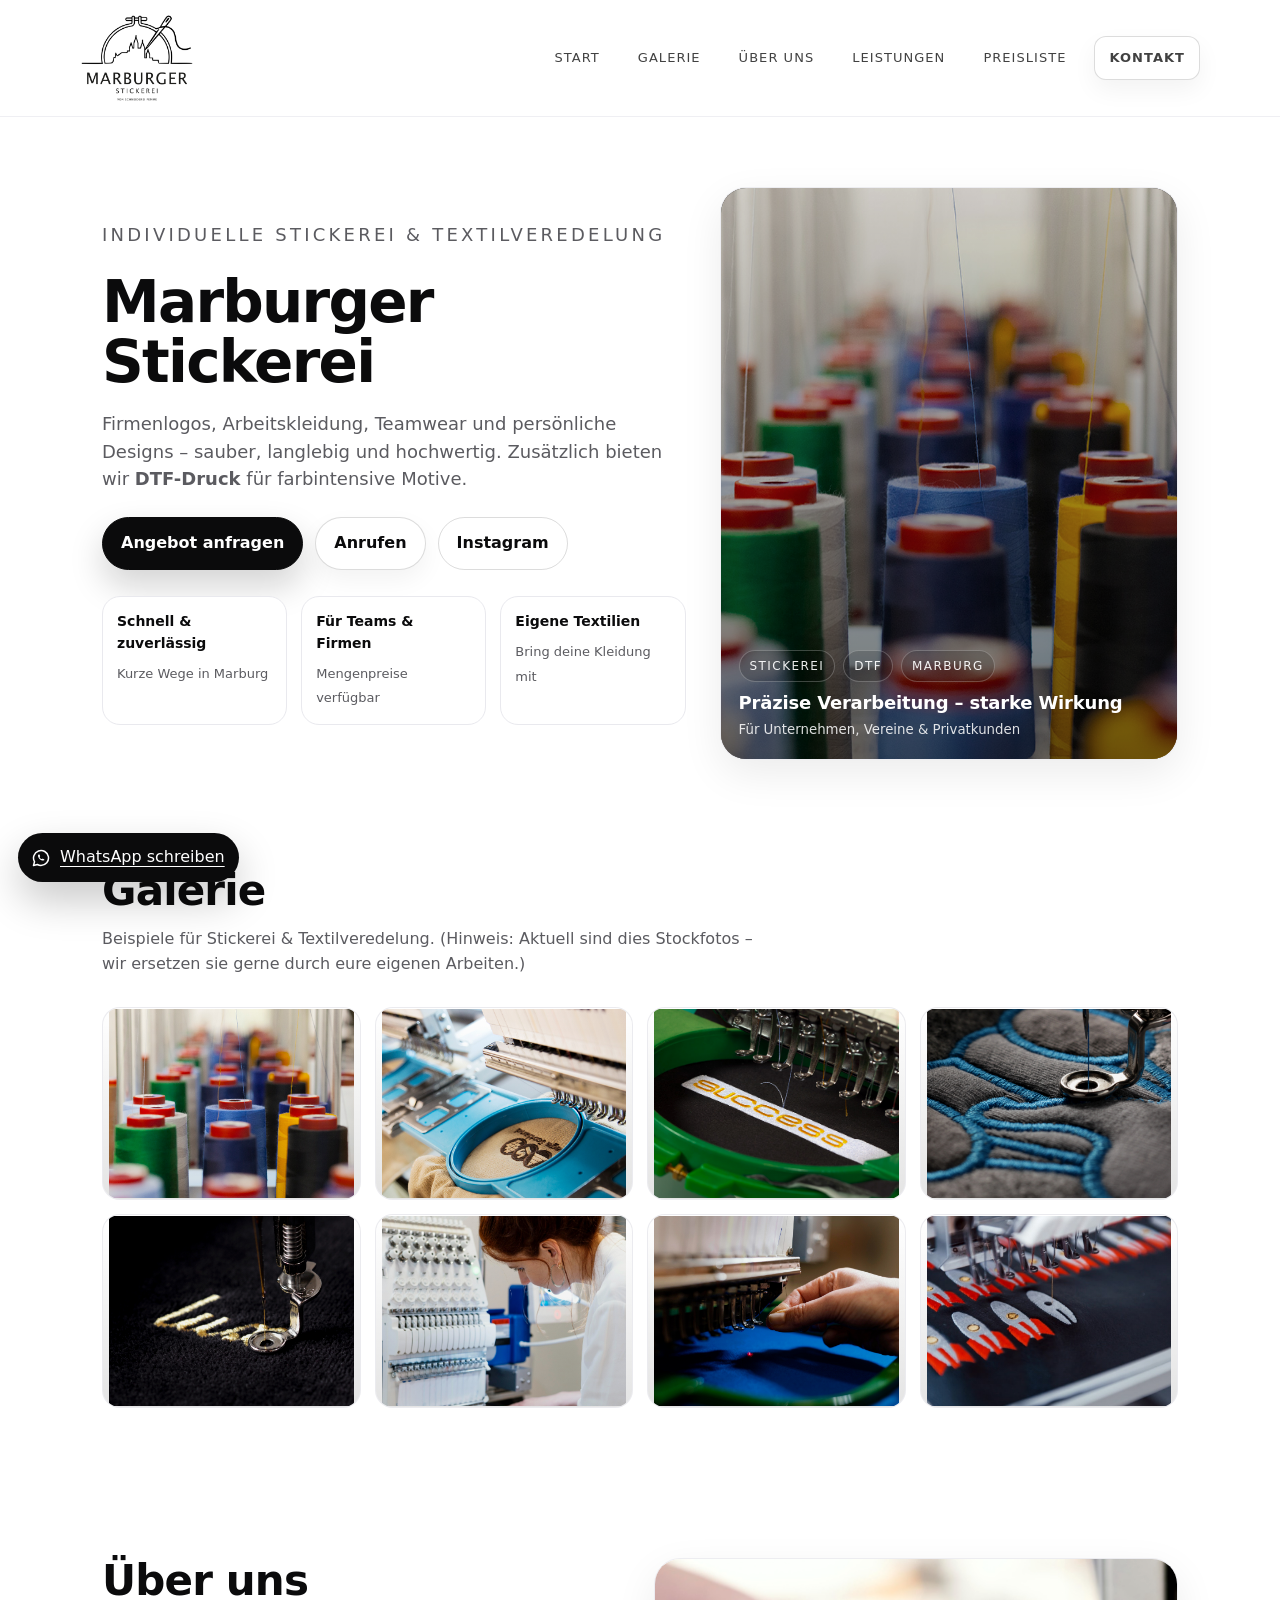
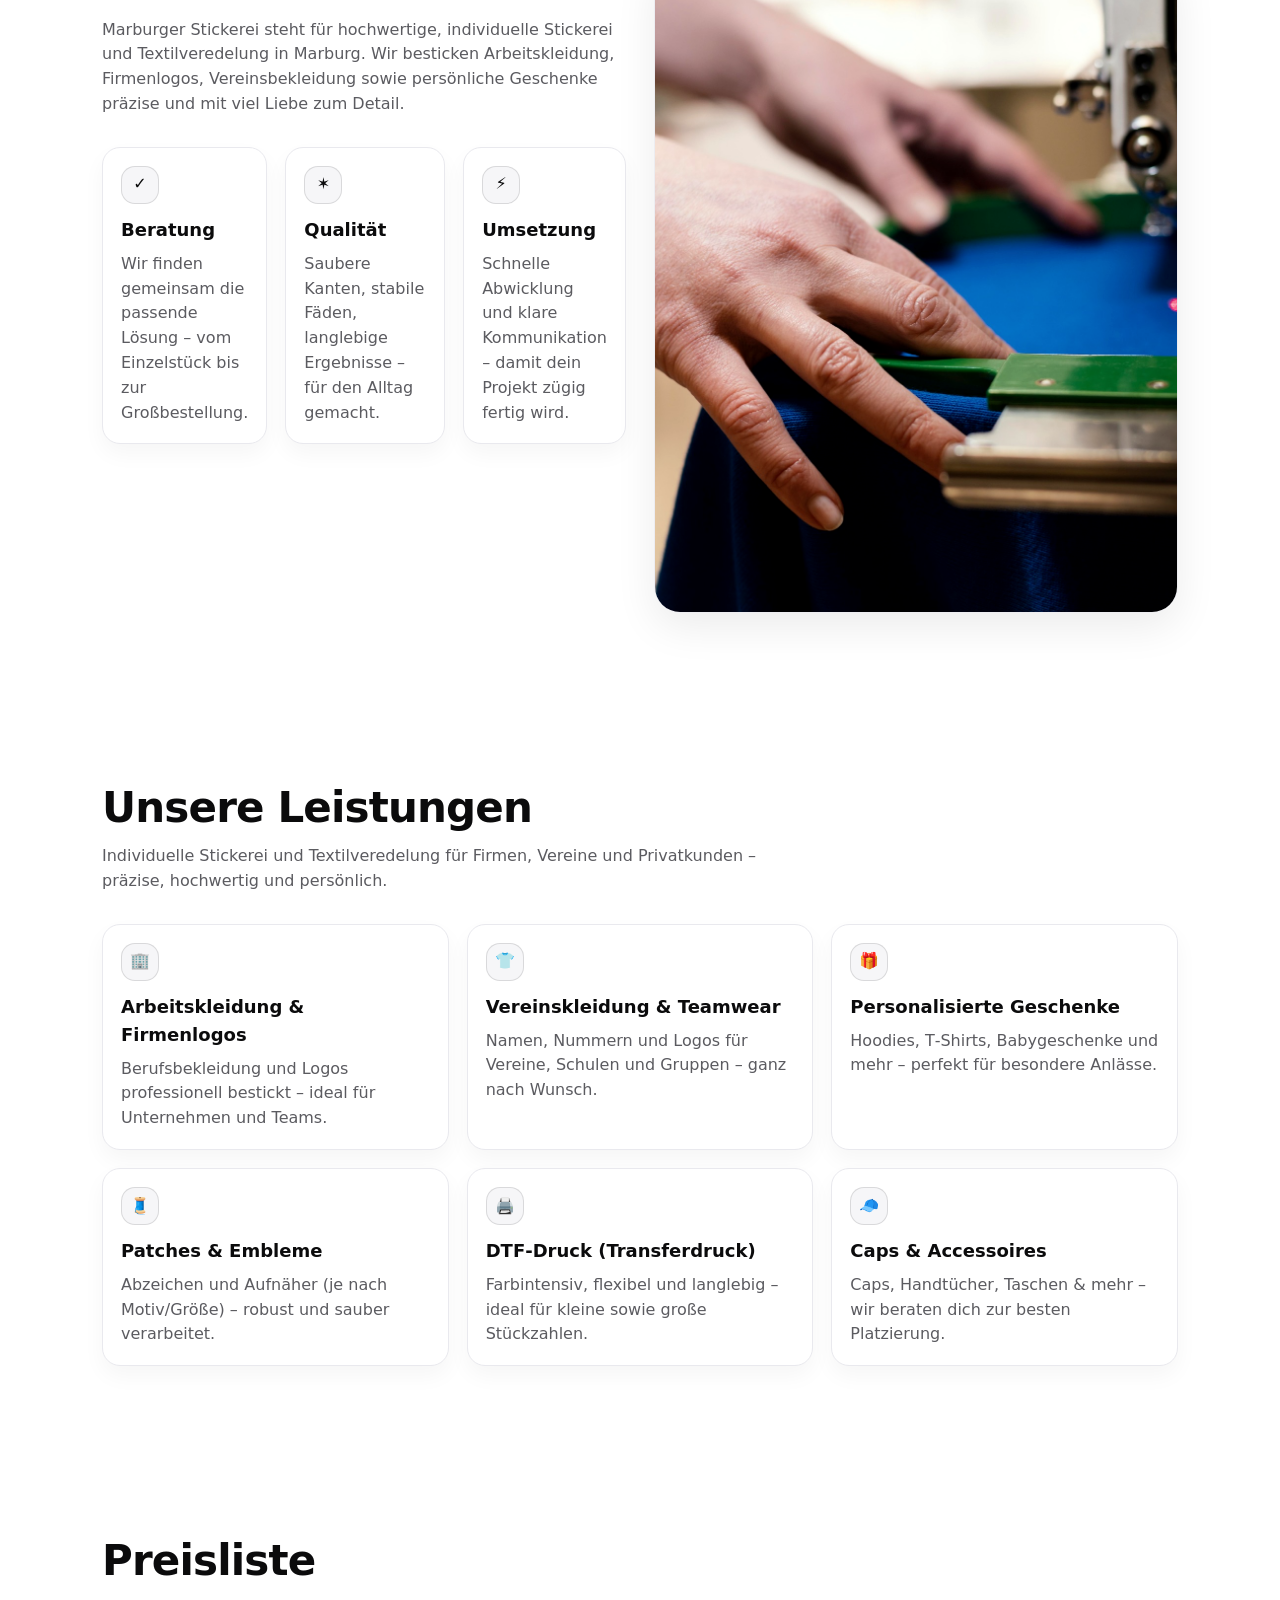
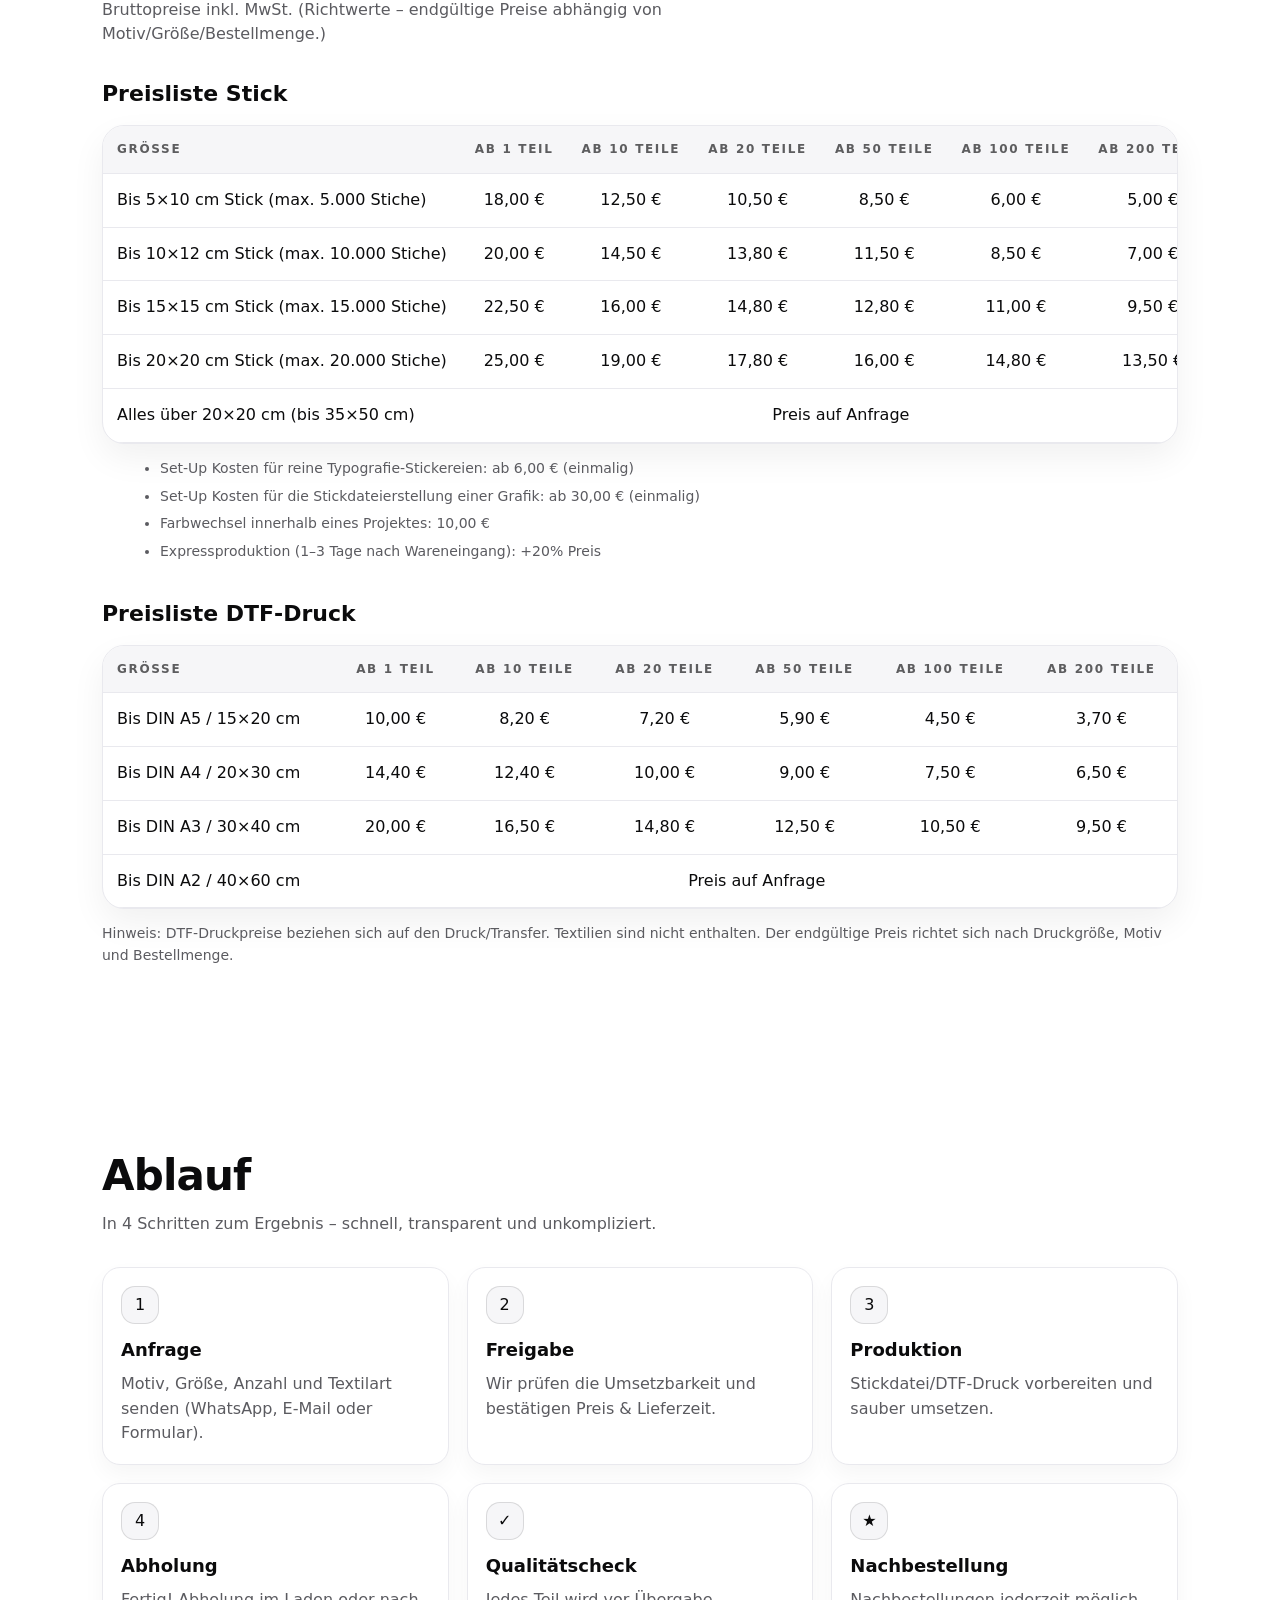
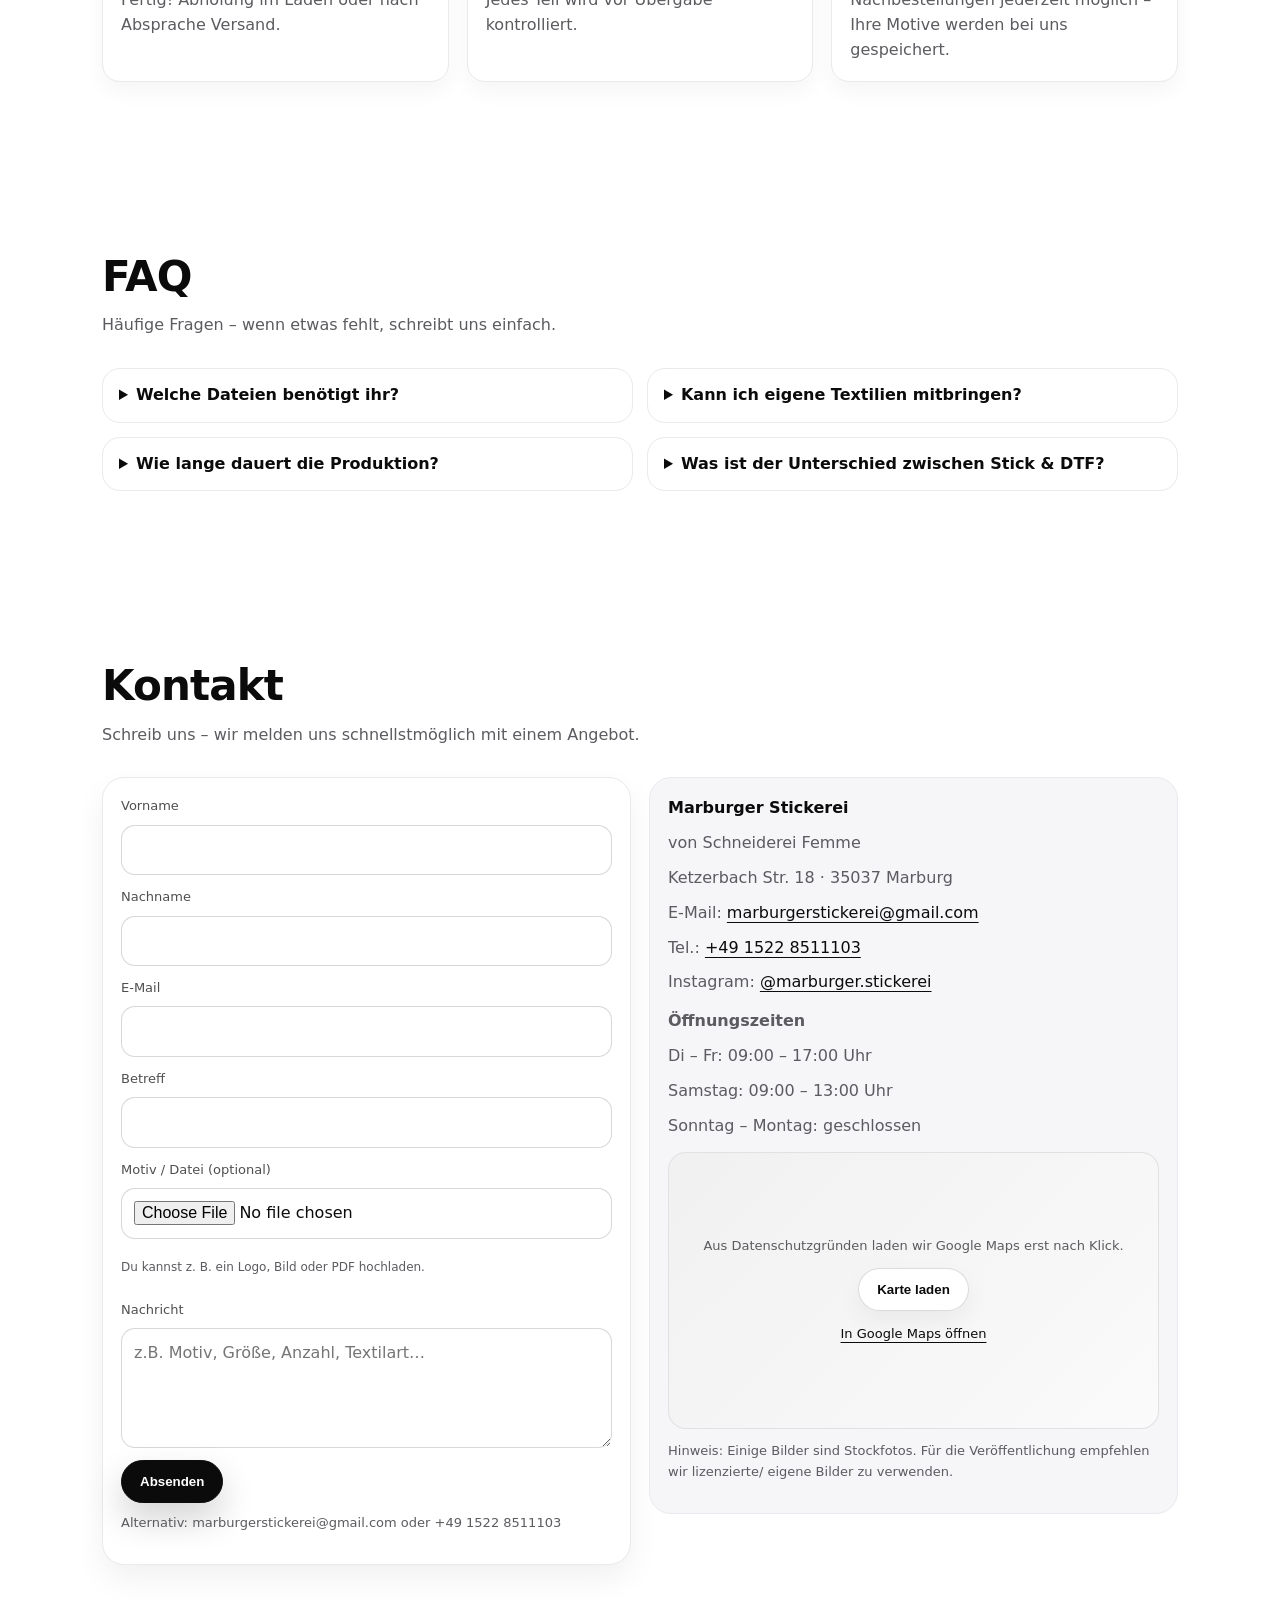
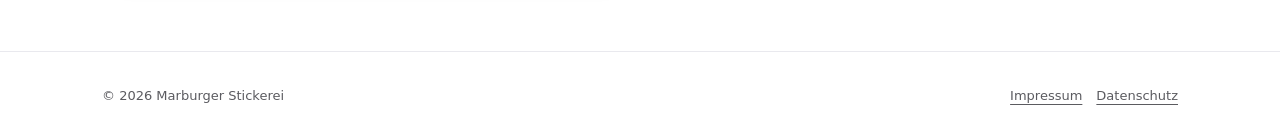
==== commit c95fdf03: "Add files via upload" ====
--- a/index.html
+++ b/index.html
@@ -252,10 +252,8 @@
       <div class="note">
         <ul>
           <li>Set‑Up Kosten für reine Typografie‑Stickereien: ab 6,00 € (einmalig)</li>
-          <li>Set‑Up Kosten für die Stickdateierstellung einer Grafik: ab 30,00 € (einmalig)</li>
-          <li>Fremdwareaufschlag für angelieferte Textilien: 1,50 €</li>
-          <li>Farbwechsel innerhalb eines Projektes: 10,00 €</li>
-          <li>Expressproduktion (1–3 Tage nach Wareneingang): +40% Preis</li>
+          <li>Set‑Up Kosten für die Stickdateierstellung einer Grafik: ab 30,00 € (einmalig)</li><li>Farbwechsel innerhalb eines Projektes: 10,00 €</li>
+          <li>Expressproduktion (1–3 Tage nach Wareneingang): +20% Preis</li>
         </ul>
       </div>
 
@@ -336,7 +334,7 @@
         <div class="card">
           <div class="icon" aria-hidden="true">★</div>
           <h3>Nachbestellung</h3>
-          <p>Bei Firmen/Teams können Motive später leicht nachproduziert werden.</p>
+          <p>Nachbestellungen jederzeit möglich – Ihre Motive werden bei uns gespeichert.</p>
         </div>
       </div>
     </div>
@@ -354,7 +352,7 @@
         </details>
         <details>
           <summary>Kann ich eigene Textilien mitbringen?</summary>
-          <p>Ja. Bitte beachte, dass bei angelieferten Textilien ein kleiner Aufschlag anfallen kann (siehe Preisliste).</p>
+          <p>Ja, gerne. Wir prüfen Material und Platzierung und geben dir eine Empfehlung für das beste Ergebnis.</p>
         </details>
         <details>
           <summary>Wie lange dauert die Produktion?</summary>
@@ -362,7 +360,7 @@
         </details>
         <details>
           <summary>Was ist der Unterschied zwischen Stick & DTF?</summary>
-          <p>Stick ist besonders edel und robust. DTF ist ideal für sehr farbige Motive oder feine Details – ebenfalls langlebig.</p>
+          <p>Stick ist die hochwertigste und besonders langlebige Veredelung: Das Motiv wird direkt in den Stoff eingestickt, wirkt edel, ist sehr abriebfest und hält viele Wäschen – ideal für Arbeitskleidung, Caps, Polos und Hoodies. DTF (Direct‑to‑Film) ist ein Transferdruck: perfekt für sehr farbige Motive, Verläufe oder feine Details. DTF ist ebenfalls haltbar, fühlt sich jedoch wie eine dünne Druckschicht an und ist besonders gut für T‑Shirts und große Motive geeignet.</p>
         </details>
       </div>
     </div>
@@ -376,8 +374,12 @@
       <div class="contact">
         <div class="form">
           <!-- Netlify Forms: submissions appear in Netlify dashboard -->
-          <form name="kontakt" method="POST" data-netlify="true">
-            <input type="hidden" name="form-name" value="kontakt" />
+          <form action="https://formsubmit.co/marburgerstickerei@gmail.com" method="POST" accept-charset="UTF-8" enctype="multipart/form-data">
+            <input type="text" name="_honey" style="display:none">
+            <input type="hidden" name="_captcha" value="false">
+            <input type="hidden" name="_subject" value="Neue Anfrage über marburgerstickerei.de">
+            <input type="hidden" name="_next" value="https://marburgerstickerei.de/#kontakt">
+
             <div class="field">
               <label for="vorname">Vorname</label>
               <input id="vorname" name="Vorname" autocomplete="given-name" required />
@@ -394,7 +396,14 @@
               <label for="betreff">Betreff</label>
               <input id="betreff" name="Betreff" />
             </div>
+            
             <div class="field">
+              <label for="attachment">Motiv / Datei (optional)</label>
+              <input id="attachment" name="attachment" type="file" accept="image/*,.pdf,.svg,.ai">
+              <p class="hint">Du kannst z. B. ein Logo, Bild oder PDF hochladen.</p>
+            </div>
+
+<div class="field">
               <label for="nachricht">Nachricht</label>
               <textarea id="nachricht" name="Nachricht" placeholder="z.B. Motiv, Größe, Anzahl, Textilart…"></textarea>
             </div>
--- a/assets/css/styles.css
+++ b/assets/css/styles.css
@@ -277,6 +277,7 @@
 textarea{min-height:120px; resize:vertical}
 input:focus, textarea:focus{outline: none; border-color: rgba(11,11,12,.38); box-shadow: 0 0 0 4px rgba(11,11,12,.06)}
 .small{font-size:13px; color:var(--muted)}
+.hint{font-size:12px; color:var(--muted); line-height:1.4}
 .kontaktbox{
   border:1px solid var(--line);
   border-radius: 22px;
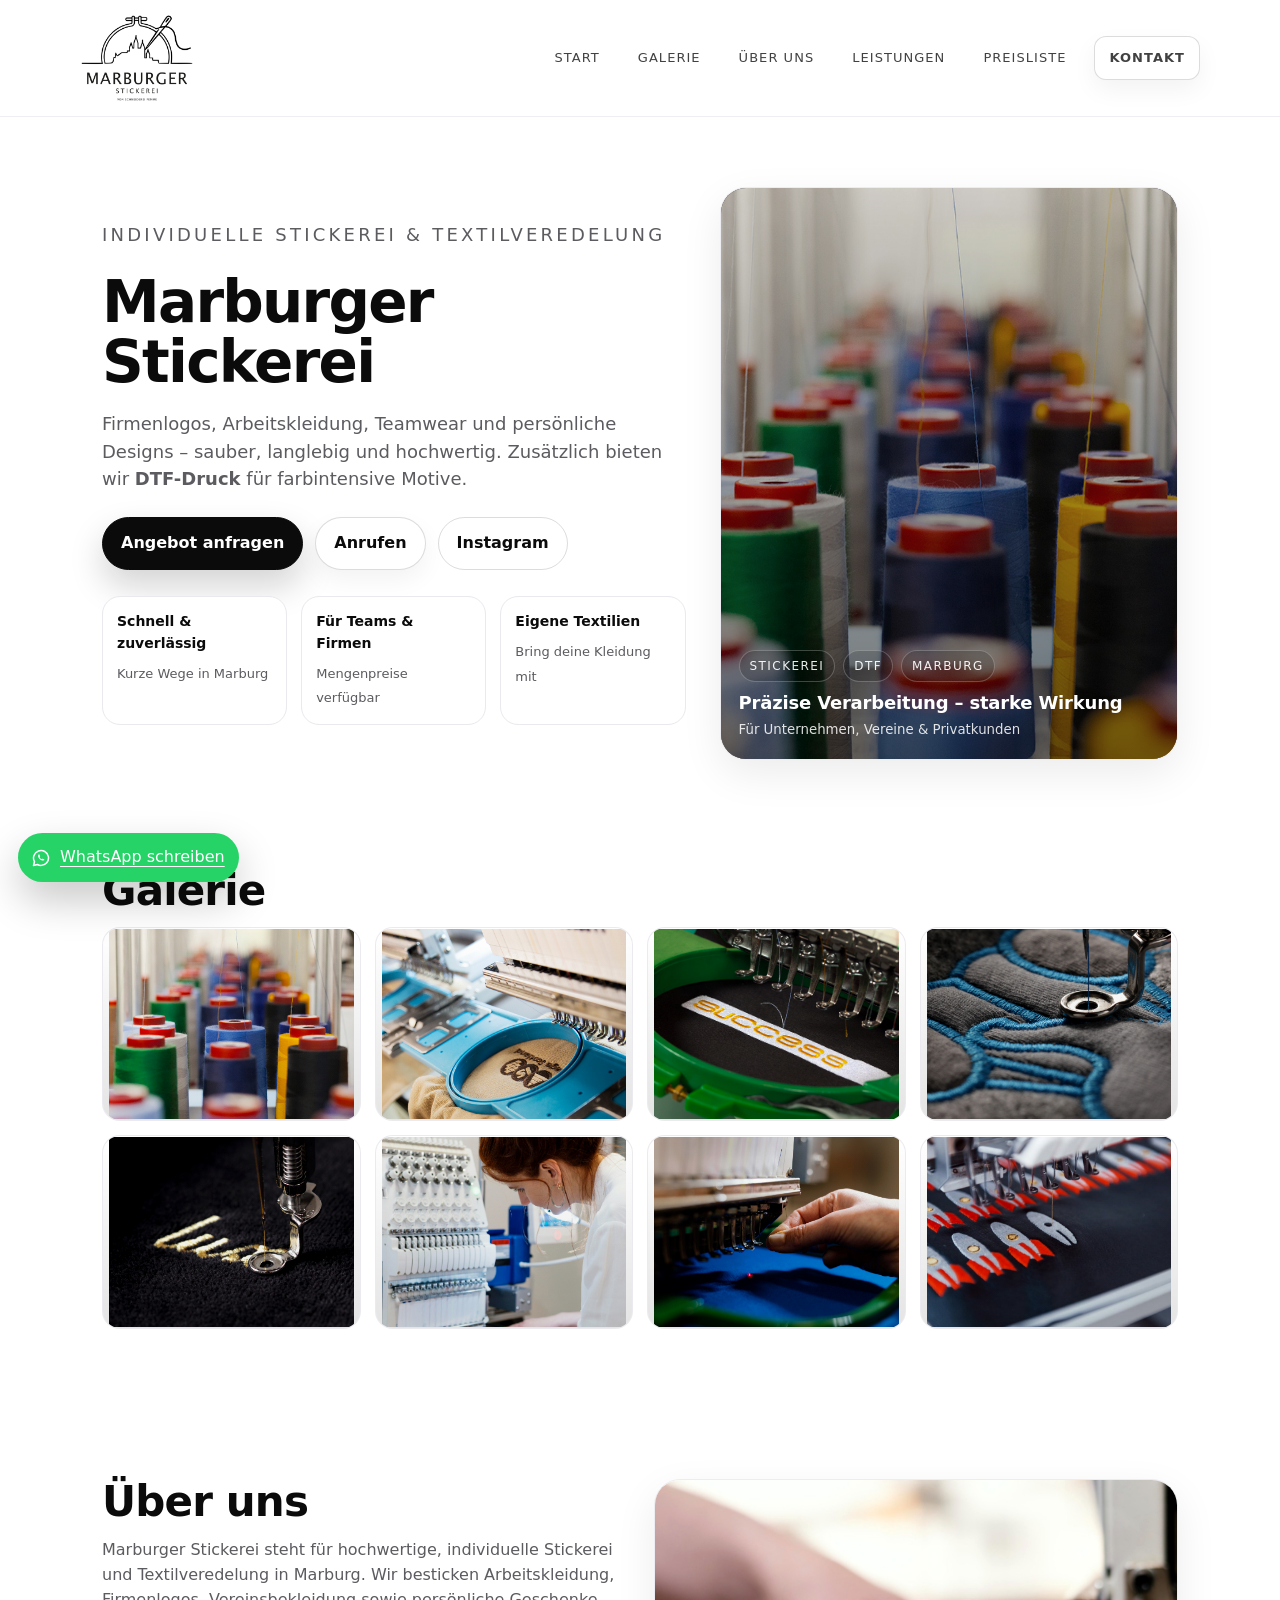
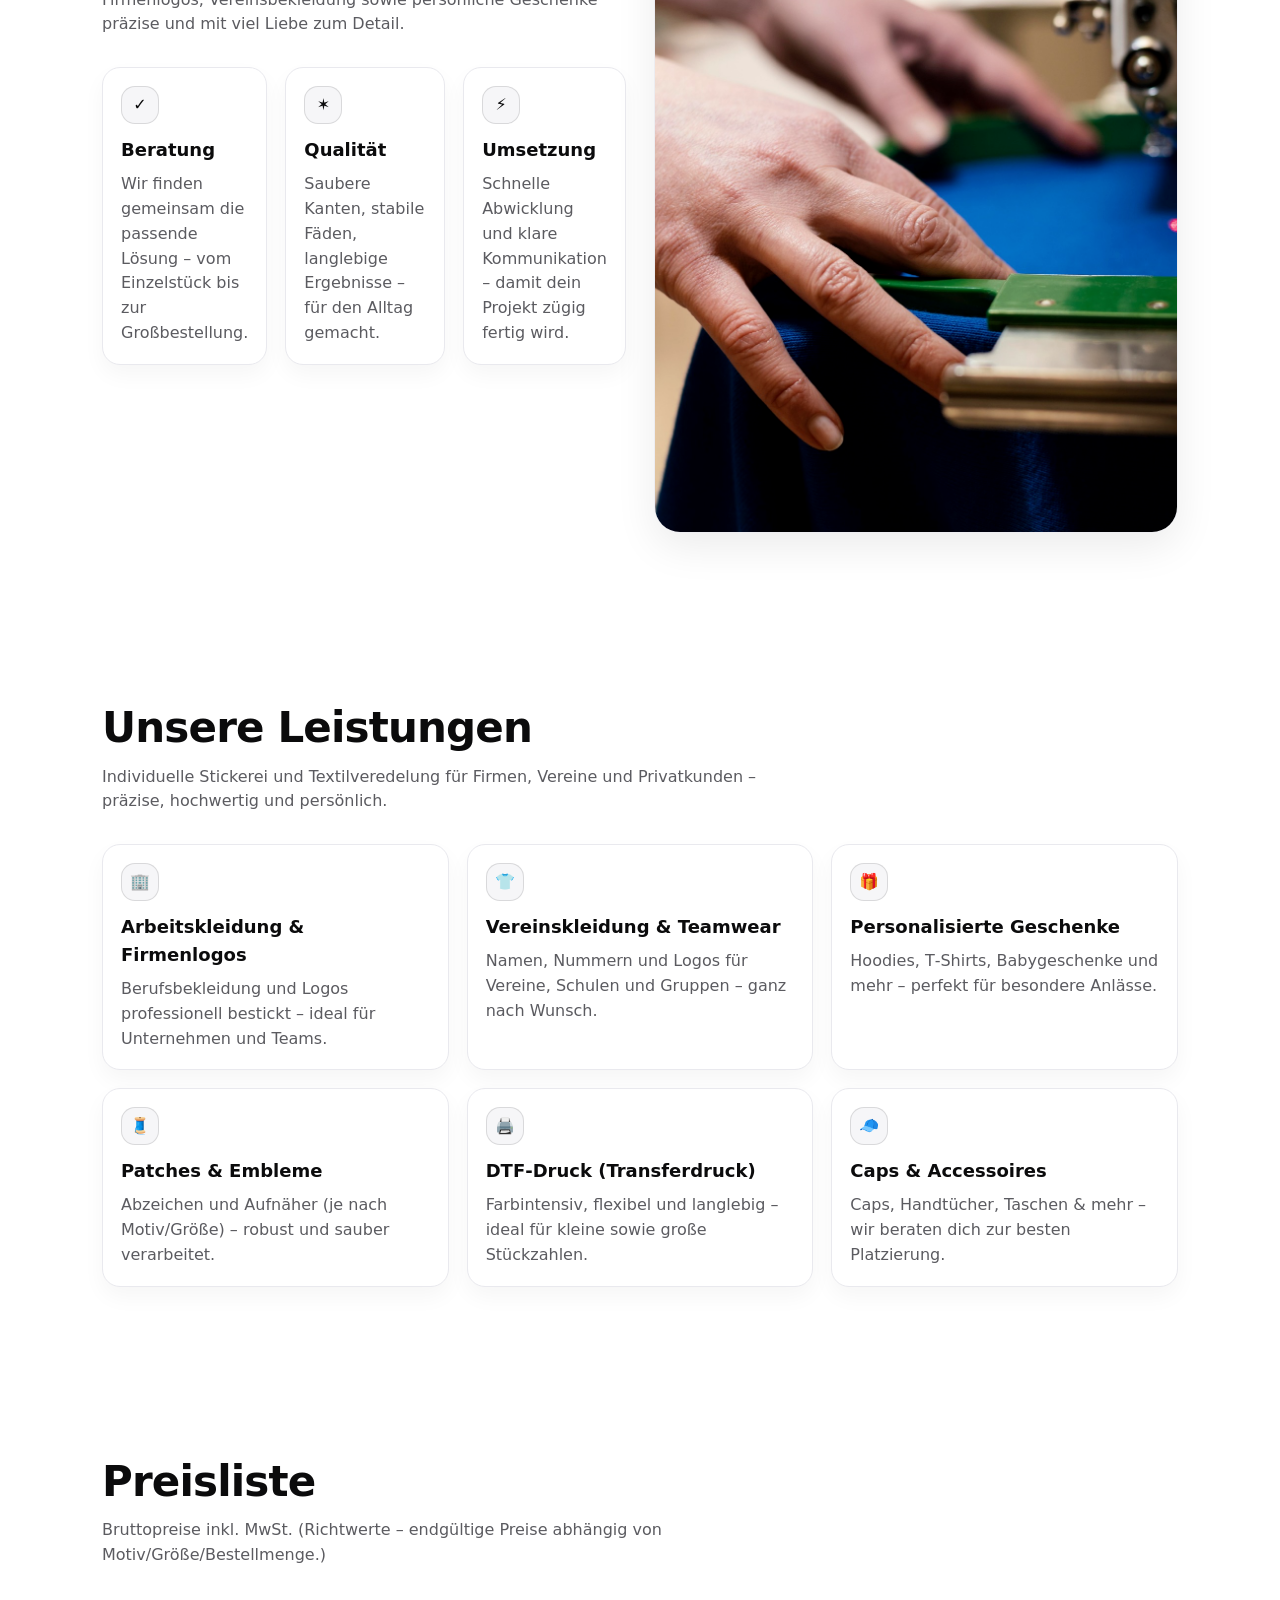
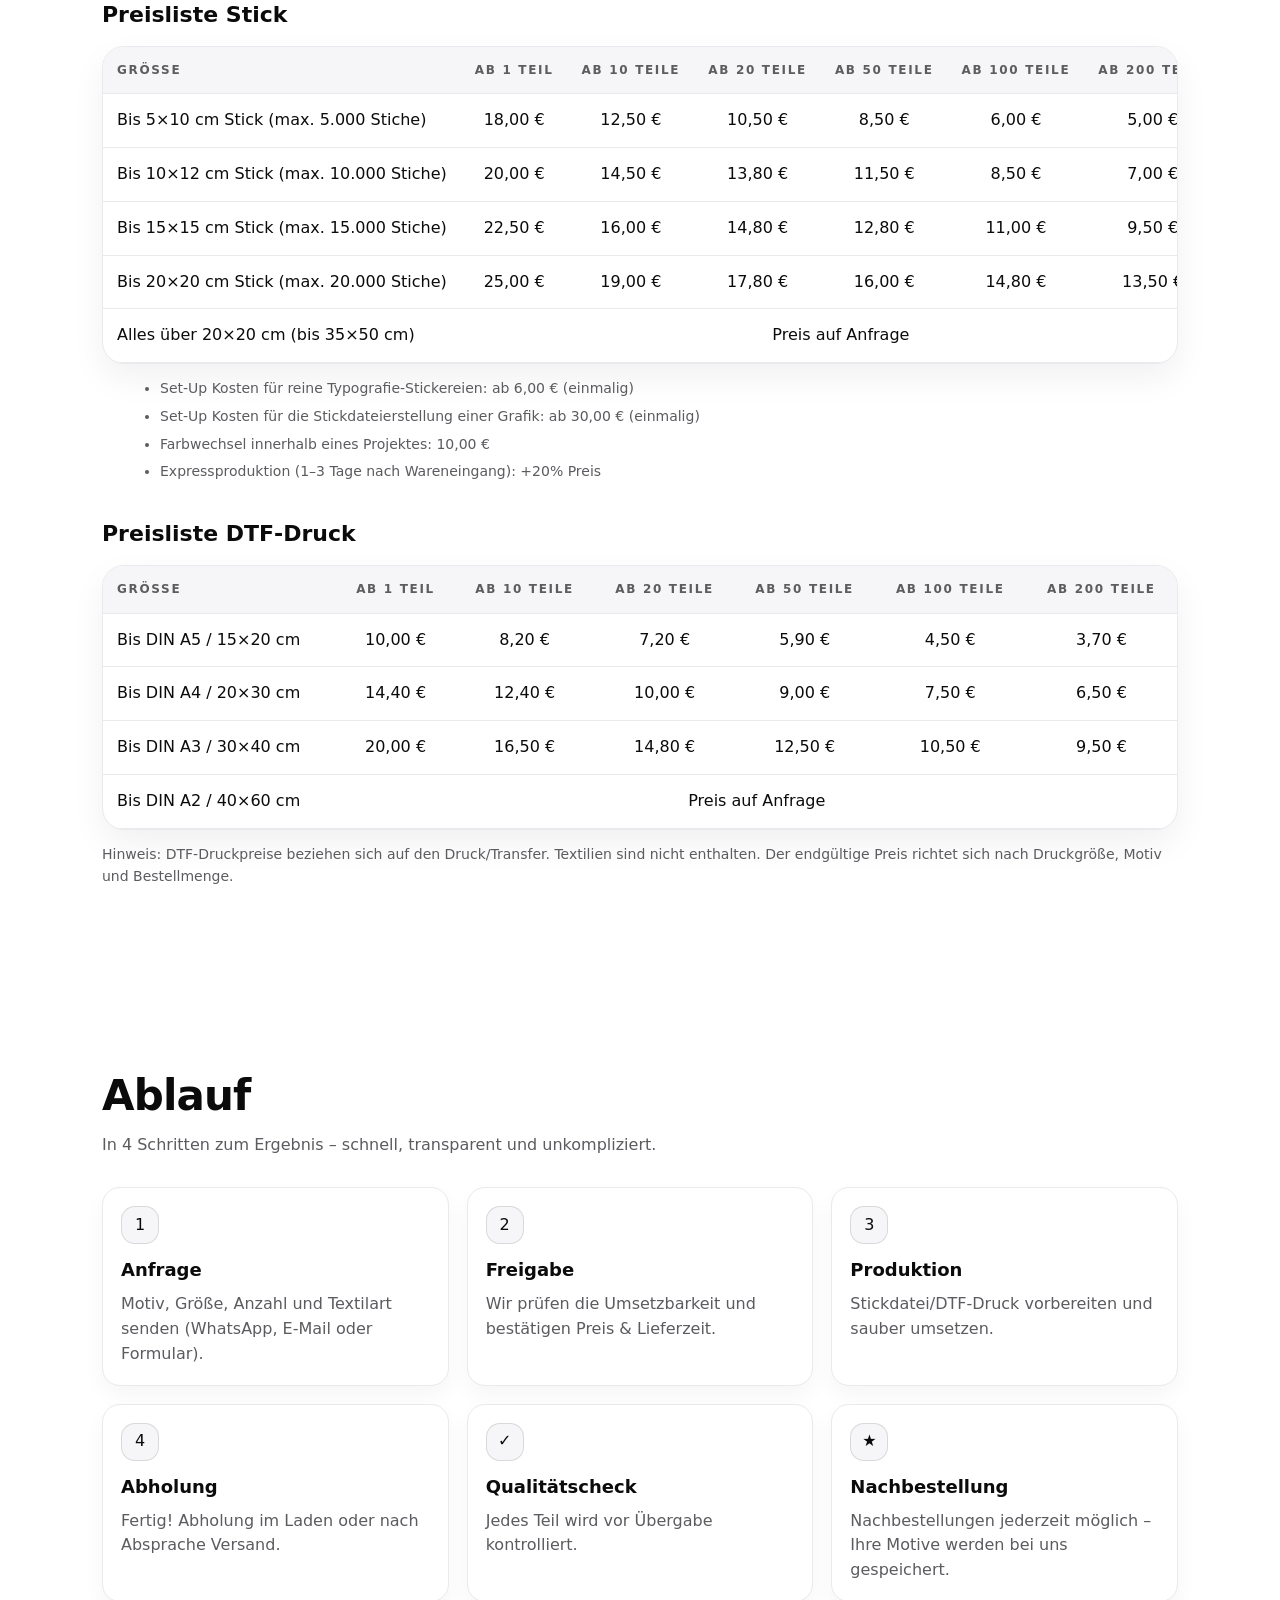
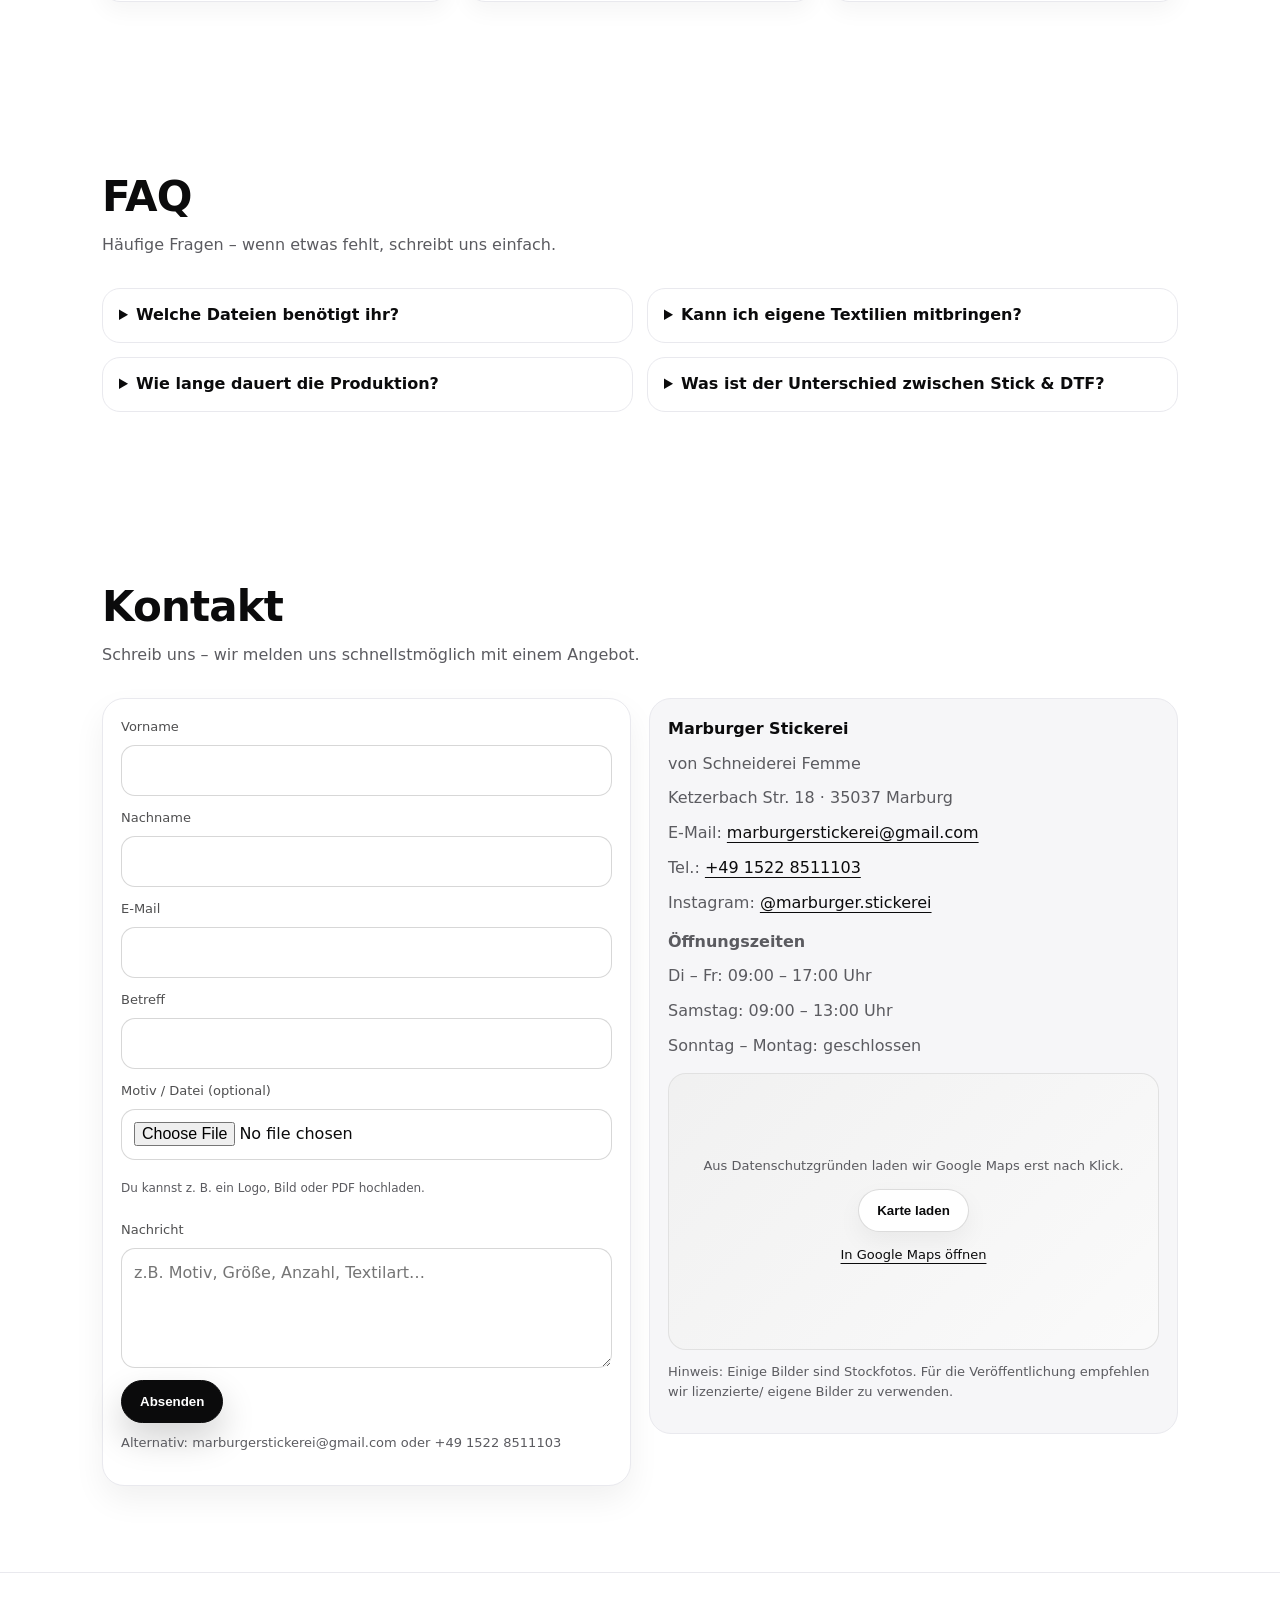
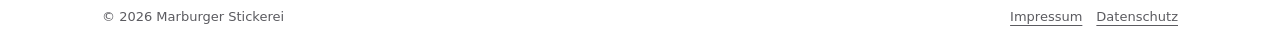
==== commit bb9830d5: "Add files via upload" ====
--- a/index.html
+++ b/index.html
@@ -99,7 +99,6 @@
   <section class="section section--tight" id="galerie">
     <div class="container">
       <h2 class="section-title">Galerie</h2>
-      <p class="section-lead">Beispiele für Stickerei & Textilveredelung. (Hinweis: Aktuell sind dies Stockfotos – wir ersetzen sie gerne durch eure eigenen Arbeiten.)</p>
 
       <div class="gallery" role="list">
         <button class="gitem" type="button" data-gallery-item data-src="assets/images/hero.jpg" data-alt="Stickerei Nahaufnahme" aria-label="Bild öffnen">
--- a/assets/css/styles.css
+++ b/assets/css/styles.css
@@ -313,7 +313,7 @@
 .toast{
   position:fixed; left:18px; bottom:18px; z-index:60;
   display:flex; gap:10px; align-items:center;
-  background:#0b0b0c; color:#fff;
+  background: #25D366; color:#fff;
   padding:12px 14px;
   border-radius: 999px;
   box-shadow: 0 18px 40px rgba(0,0,0,.22);
@@ -382,4 +382,5 @@
 .legal h3{margin: 14px 0 8px; font-size: 16px}
 .legal p{line-height: 1.7}
 .legal ul{margin: 10px 0 14px 18px}
-.legal li{margin: 6px 0}+.legal li{margin: 6px 0}
+.toast:hover{filter:brightness(0.95)}
